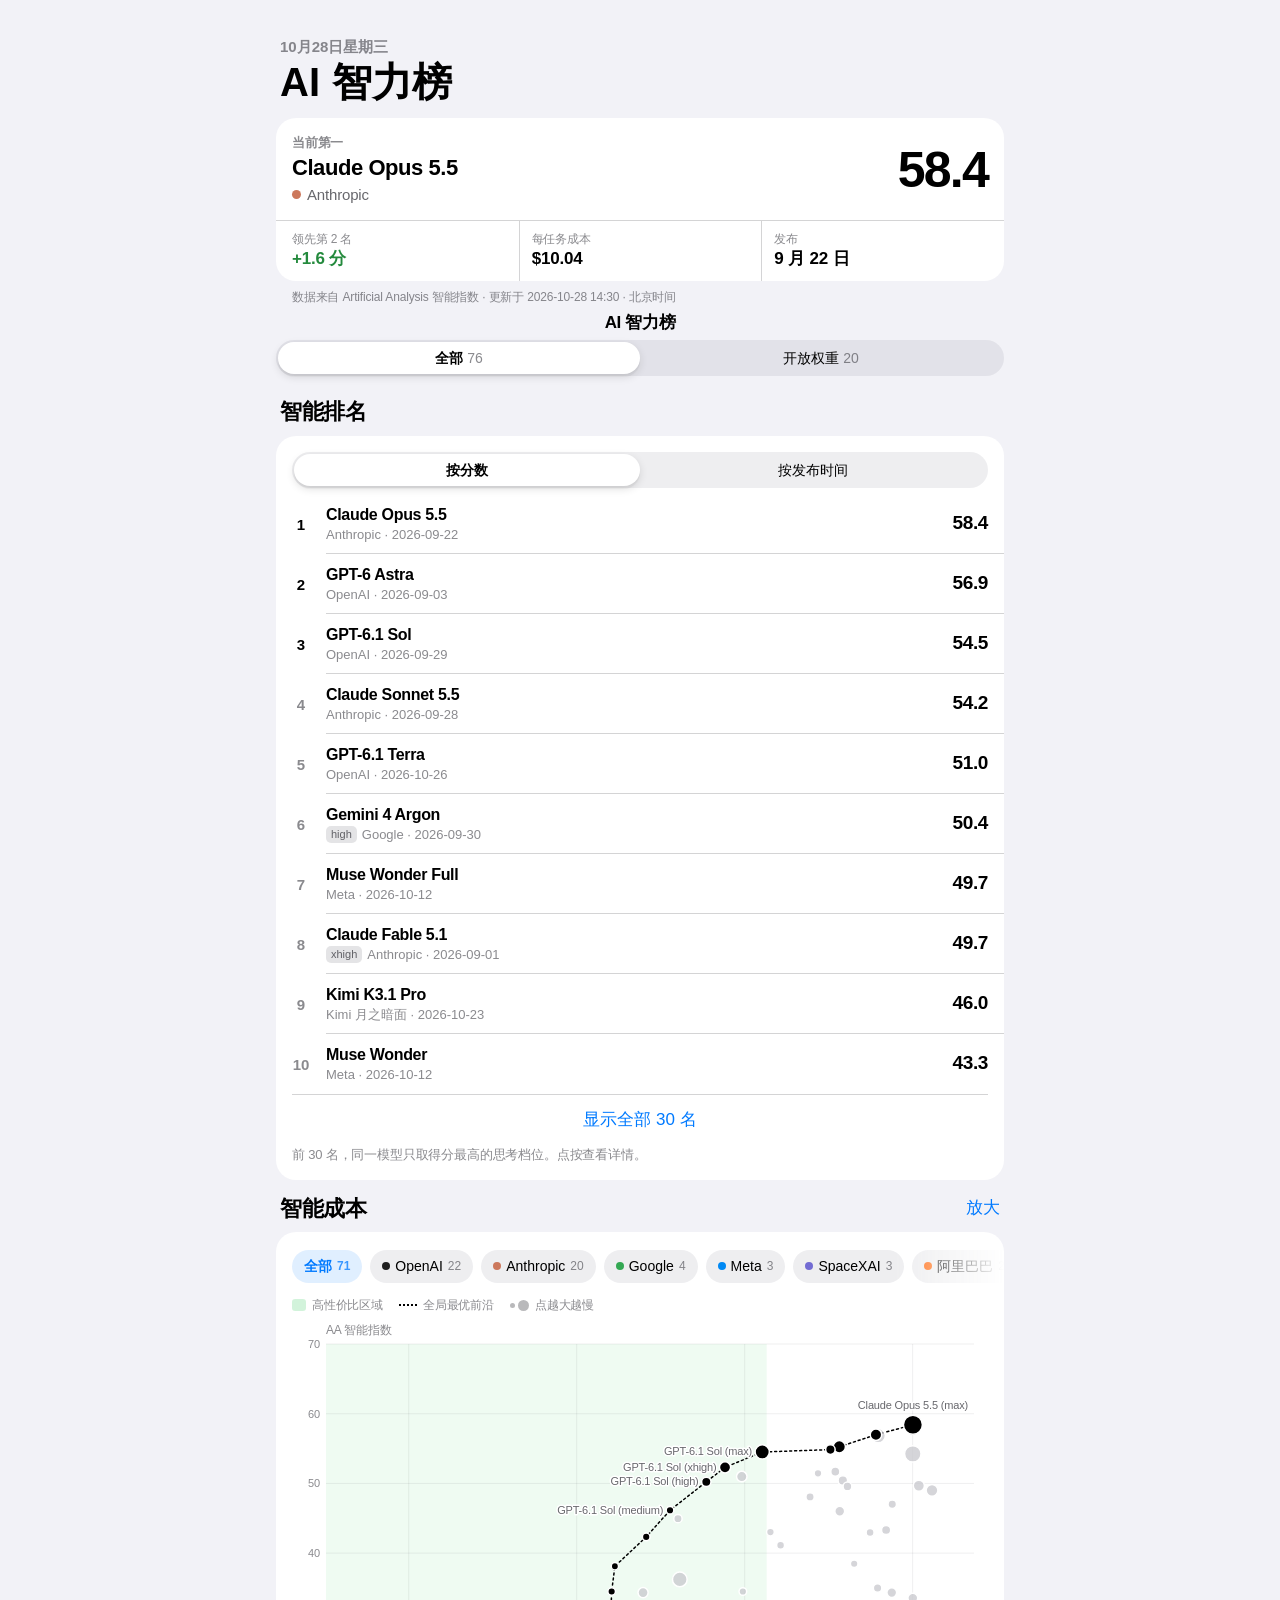
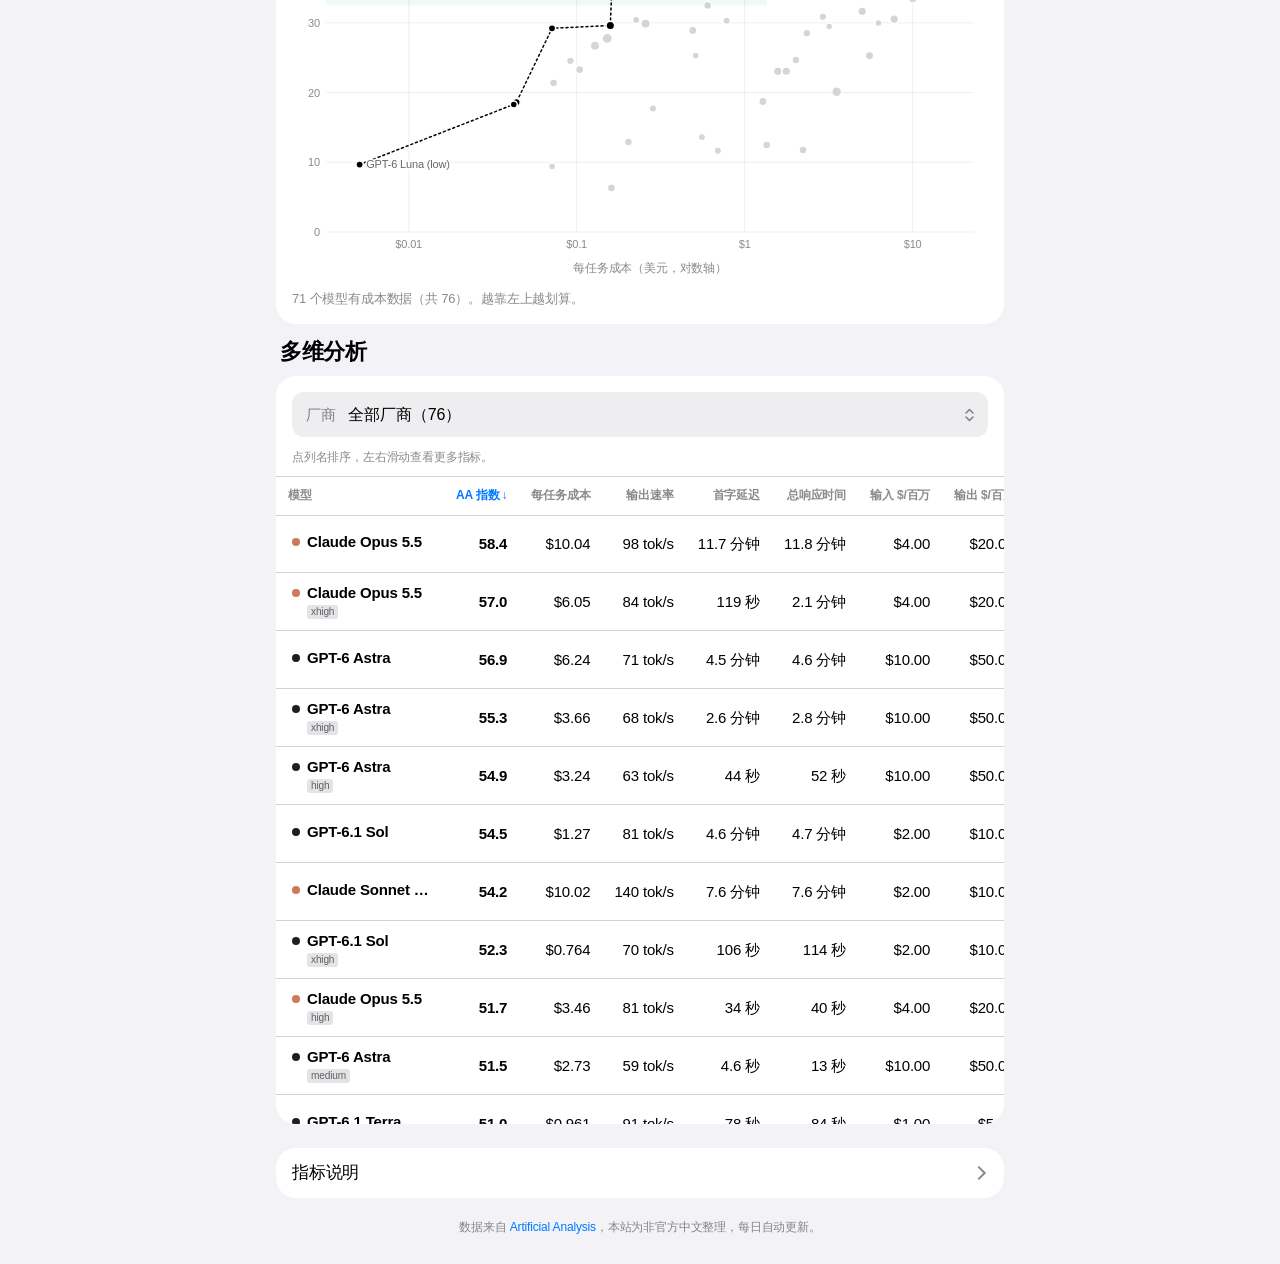
==== design/native/index.html @ 8f3c0e69 "AI 智力榜：iOS 风格网页、数据脚本与定时更新 - docs/：GitHub Pages 发布目录（iOS 原生风格） - design/：6 套 UI 方案，scripts/ship_desig" ====
<!doctype html>
<html lang="zh-CN">
<head>
  <meta charset="utf-8">
  <meta name="viewport" content="width=device-width, initial-scale=1, viewport-fit=cover">
  <title>AI 智力榜</title>
  <meta name="description" content="Artificial Analysis 智能指数中文速览：大模型智力排名、性价比与多维指标，每日自动更新。">
  <meta name="theme-color" content="#f2f2f7" media="(prefers-color-scheme: light)">
  <meta name="theme-color" content="#000000" media="(prefers-color-scheme: dark)">
  <meta name="apple-mobile-web-app-capable" content="yes">
  <meta name="mobile-web-app-capable" content="yes">
  <meta name="apple-mobile-web-app-title" content="AI 智力榜">
  <meta name="apple-mobile-web-app-status-bar-style" content="default">
  <link rel="icon" href="data:image/svg+xml,%3Csvg xmlns='http://www.w3.org/2000/svg' viewBox='0 0 32 32'%3E%3Crect width='32' height='32' rx='8' fill='%23007aff'/%3E%3Cpath d='M8 23V15M14 23V9M20 23V12M26 23V6' stroke='%23fff' stroke-width='3' stroke-linecap='round'/%3E%3C/svg%3E">
  <link rel="apple-touch-icon" href="apple-touch-icon.png">
  <link rel="stylesheet" href="../shared/base.css">
  <link rel="stylesheet" href="style.css">
</head>
<body>
  <header class="large-title wrap">
    <p class="lt-date" id="sync-date">&nbsp;</p>
    <h1>AI 智力榜</h1>
  </header>

  <section class="wrap hero-group" aria-label="榜首">
    <div id="leader" class="group" role="button" tabindex="0" aria-label="查看榜首模型详情"></div>
    <p class="footnote">数据来自 Artificial Analysis 智能指数 · <span class="nw">更新于 <span id="sync-time">—</span></span></p>
  </section>

  <nav class="sticky" aria-label="筛选">
    <div class="sticky-in">
      <button class="nav-title" type="button" tabindex="-1" aria-hidden="true">AI 智力榜</button>
      <div class="scope-tabs" role="tablist" aria-label="模型范围">
        <button role="tab" data-scope="all" class="on" aria-selected="true">全部 <span id="cnt-all"></span></button>
        <button role="tab" data-scope="open" aria-selected="false">开放权重 <span id="cnt-open"></span></button>
      </div>
    </div>
  </nav>

  <main>
    <section id="rank" class="card">
      <h2>智能排名</h2>
      <div class="seg" id="rank-mode" role="group" aria-label="排序方式">
        <button data-mode="ii" class="on">按分数</button>
        <button data-mode="date">按发布时间</button>
      </div>
      <div id="rank-chart" class="rank-chart"></div>
      <button id="rank-more" class="more-btn" type="button"></button>
      <p class="desc">前 30 名，同一模型只取得分最高的思考档位。点按查看详情。</p>
    </section>

    <section id="cost" class="card">
      <div class="h-row">
        <h2>智能成本</h2>
        <button class="link-btn" id="cost-zoom" type="button">放大</button>
      </div>
      <div class="chips" id="cost-vendors" aria-label="按厂商筛选"></div>
      <div class="legend">
        <span><i class="lg-area"></i>高性价比区域</span>
        <span><i class="lg-line"></i>全局最优前沿</span>
        <span id="lg-vendor" hidden></span>
        <span class="lg-size"><i class="lg-dots"><em></em><em></em></i>点越大越慢</span>
      </div>
      <div id="cost-chart" class="chart-box"></div>
      <p class="desc" id="cost-desc"></p>
    </section>

    <section id="table" class="card">
      <div class="h-row">
        <h2>多维分析</h2>
        <span class="count" id="table-count"></span>
      </div>
      <label class="select">
        <span>厂商</span>
        <select id="table-vendor"></select>
      </label>
      <div class="table-wrap"><table id="grid"></table></div>
      <p class="desc">点列名排序，左右滑动查看更多指标。</p>
    </section>

    <section class="card about">
      <details>
        <summary>指标说明</summary>
        <dl>
          <dt>AA 智能指数</dt><dd>Artificial Analysis 用十多项独立评测（编程、科学推理、智能体任务、长上下文、知识可靠性等）综合算出的分数，越高越聪明。</dd>
          <dt>思考档位</dt><dd>同一模型可设置不同的推理强度，如 max / xhigh / high / low。档位越高通常越聪明，但更慢更贵。</dd>
          <dt>每任务成本</dt><dd>跑完整套智能指数评测时，平均每道题花费的 API 费用（美元）。它同时反映了单价和模型“想得多不多”。</dd>
          <dt>高性价比区域</dt><dd>每任务成本低于中位数、智能指数高于中位数的区域。</dd>
          <dt>全局最优前沿</dt><dd>帕累托前沿：在同等或更低成本下，没有别的模型比它更聪明。</dd>
          <dt>输出速度</dt><dd>开始输出后每秒生成的 token 数（中位数）。</dd>
          <dt>首字延迟</dt><dd>从发出请求到收到第一个 token 的时间。推理模型会先“思考”，所以通常更长。</dd>
          <dt>总响应时间</dt><dd>一次典型请求从发出到完整返回的时间。散点图里点越大，总响应时间越长。</dd>
          <dt>知识可靠性</dt><dd>AA-Omniscience 指数：答对加分、答错扣分、承认不知道不扣分，衡量模型会不会“一本正经地胡说”。</dd>
        </dl>
      </details>
    </section>
  </main>

  <footer>
    数据来自 <a href="https://artificialanalysis.ai/" target="_blank" rel="noopener">Artificial Analysis</a>，本站为非官方中文整理，每日自动更新。
  </footer>

  <div id="tip" class="tip" hidden></div>

  <div id="sheet" class="sheet" hidden>
    <div class="sheet-backdrop" data-close></div>
    <div class="sheet-panel" role="dialog" aria-modal="true" aria-labelledby="sheet-title">
      <div class="sheet-bar">
        <button class="sheet-close" data-close aria-label="关闭" type="button">
          <svg viewBox="0 0 12 12" width="12" height="12" aria-hidden="true"><path d="M1.5 1.5l9 9M10.5 1.5l-9 9" stroke="currentColor" stroke-width="1.8" stroke-linecap="round"/></svg>
        </button>
      </div>
      <div id="sheet-body"></div>
    </div>
  </div>

  <div id="zoom" class="zoom" hidden role="dialog" aria-modal="true" aria-label="智能成本 · 放大">
    <div class="zoom-bar">
      <span class="zoom-t"><b>智能成本</b><small class="zoom-hint">左右滑动 · 横屏更清楚</small></span>
      <button class="link-btn" id="zoom-close" type="button">完成</button>
    </div>
    <div class="zoom-scroll"><div id="zoom-chart"></div></div>
  </div>

  <script>
    window.UI = {
      rankAxis: false,
      leaderCells: true,
      countFmt: function (n) { return n; },
      headDate: function (d) {
        return new Intl.DateTimeFormat('zh-CN', { timeZone: 'Asia/Shanghai', month: 'long', day: 'numeric', weekday: 'long' }).format(d);
      },
      moreText: function (open, n) { return open ? '收起' : '显示全部 ' + n + ' 名'; }
    };
  </script>
  <script src="../shared/app.js"></script>
</body>
</html>
---- design/shared/base.css ----
/* 所有设计共用的结构样式：只管布局和交互机制，颜色、字体由各设计的 style.css 通过变量提供 */
:root {
  --bg: #f6f5f0; --surface: #fff; --ink: #1d1d1b; --ink-2: #5f5e58; --muted: #8f8e86;
  --line: #e7e5dc; --grid: #eeede6; --accent: #2f5d3e; --accent-soft: #e3f2e1; --on-accent: #fff;
  --chip: #f3f2ec; --frontier: #2a2a27; --dot: #8a897f; --shadow: 0 10px 40px rgba(0,0,0,.18);
  --cn: #c2412f; --cn-bg: rgba(214,64,52,.1); --th-on: var(--accent-soft);
  --font: -apple-system, BlinkMacSystemFont, "PingFang SC", "Hiragino Sans GB", "Microsoft YaHei", "Noto Sans SC", "Segoe UI", sans-serif;
  --font-head: var(--font); --font-num: var(--font);
  --radius: 6px; --maxw: 760px; --gutter: 16px;
}
* { box-sizing: border-box; }
[hidden] { display: none !important; }
html { -webkit-text-size-adjust: 100%; scroll-behavior: smooth; }
body { margin: 0; background: var(--bg); color: var(--ink); font: 15px/1.6 var(--font); -webkit-tap-highlight-color: transparent; }
a { color: var(--accent); text-decoration: none; }
button { font: inherit; color: inherit; background: none; border: 0; padding: 0; cursor: pointer; }
main, footer, .sticky-in, .wrap { max-width: var(--maxw); margin-left: auto; margin-right: auto; }

.card { background: var(--surface); padding: 20px var(--gutter); }
h2 { margin: 0 0 6px; font-family: var(--font-head); }
.h-row { display: flex; justify-content: space-between; align-items: center; gap: 12px; }
.desc { color: var(--ink-2); font-size: 14px; margin: 0 0 14px; }
.hint { color: var(--muted); font-size: 12px; margin: 6px 0 0; }
.count { color: var(--ink-2); font-variant-numeric: tabular-nums; font-family: var(--font-num); }
.link-btn { color: var(--accent); font-weight: 600; padding: 4px 0; white-space: nowrap; }

/* 吸顶导航 */
.sticky { position: sticky; top: 0; z-index: 20; }
.scope-tabs { display: flex; gap: 24px; padding: 0 var(--gutter); }
.scope-tabs button { padding: 12px 0 10px; white-space: nowrap; }
.section-nav { display: flex; justify-content: space-between; padding: 0 var(--gutter); }
.section-nav a { padding: 10px 0; white-space: nowrap; }
section[id] { scroll-margin-top: 110px; }

.seg { display: inline-flex; margin-bottom: 14px; }
.seg button { padding: 7px 16px; font-size: 14px; }

/* 排名 */
.rank-chart { position: relative; }
.rank-row { display: grid; grid-template-columns: 24px minmax(0, 42%) 1fr; align-items: center; gap: 6px; padding: 6px 0; width: 100%; text-align: left; }
.rank-no { font-variant-numeric: tabular-nums; font-family: var(--font-num); }
.rank-name { min-width: 0; line-height: 1.3; }
.rank-name b { display: block; font-weight: 500; font-size: 14px; overflow-wrap: anywhere; }
.rank-name small { color: var(--muted); font-size: 11.5px; }
.rank-track { position: relative; height: 22px; margin-right: 44px; }
.rank-bar { position: absolute; left: 0; top: 2px; height: 18px; min-width: 2px; }
.rank-val { position: absolute; top: 1px; font-size: 13px; font-weight: 600; font-variant-numeric: tabular-nums; white-space: nowrap; font-family: var(--font-num); }
.rank-axis { display: grid; grid-template-columns: 24px minmax(0, 42%) 1fr; gap: 6px; }
.rank-axis .ticks { position: relative; height: 20px; margin-right: 44px; color: var(--muted); font-size: 11px; font-variant-numeric: tabular-nums; font-family: var(--font-num); }
.rank-axis .ticks span { position: absolute; transform: translateX(-50%); }
.rank-axis .ticks span:first-child { transform: none; }
.more-btn { display: block; width: 100%; margin-top: 12px; padding: 12px; }

/* 厂商 chips */
.chips { display: flex; gap: 6px; margin: 0 calc(-1 * var(--gutter)) 10px; padding: 2px var(--gutter) 4px; overflow-x: auto; scrollbar-width: none; }
.chips::-webkit-scrollbar { display: none; }
.chip { flex: none; white-space: nowrap; display: inline-flex; align-items: center; gap: 5px; padding: 4px 10px; font-size: 13px; }
.chip i { width: 8px; height: 8px; border-radius: 50%; flex: none; }
.chip em { font-style: normal; color: var(--muted); font-size: 11px; font-family: var(--font-num); }

.legend { display: flex; flex-wrap: wrap; gap: 4px 14px; color: var(--ink-2); font-size: 12px; margin-bottom: 6px; }
.legend span { display: inline-flex; align-items: center; gap: 6px; }
.lg-area { width: 14px; height: 12px; background: var(--accent-soft); border: 1px solid var(--line); }
.lg-line { width: 18px; border-top: 2px dotted var(--frontier); }
.lg-vline { width: 18px; border-top: 2px solid; }
.lg-dots { display: inline-flex; align-items: center; gap: 3px; }
.lg-dots em { display: block; border-radius: 50%; background: var(--dot); width: 5px; height: 5px; }
.lg-dots em + em { width: 11px; height: 11px; }

.chart-box { position: relative; width: 100%; }
svg { display: block; overflow: visible; }
svg text { font-family: var(--font-num); }
.ax text { fill: var(--muted); font-size: 11px; font-variant-numeric: tabular-nums; }
.ax line { stroke: var(--grid); }
.ax .title { fill: var(--ink-2); font-size: 12px; font-family: var(--font); }
.pt-label { fill: var(--ink-2); font-size: 11px; paint-order: stroke; stroke: var(--surface); stroke-width: 3px; stroke-linejoin: round; font-family: var(--font); }

.tip { position: fixed; z-index: 60; pointer-events: none; background: var(--surface); color: var(--ink); border: 1px solid var(--line); box-shadow: var(--shadow); padding: 8px 10px; font-size: 12px; line-height: 1.5; max-width: 240px; border-radius: var(--radius); }
.tip b { font-size: 15px; font-family: var(--font-num); }
.tip .k { display: inline-block; width: 12px; height: 2px; vertical-align: middle; margin-right: 6px; }

/* 表格 */
.select { display: flex; align-items: center; gap: 12px; padding: 0 12px; margin: 10px 0; position: relative; }
.select span { color: var(--ink-2); font-size: 14px; }
.select select { flex: 1; appearance: none; -webkit-appearance: none; border: 0; background: transparent; font: inherit; font-size: 16px; color: var(--ink); padding: 12px 24px 12px 0; }
.select::after { content: ""; position: absolute; right: 14px; top: 50%; margin-top: -3px; border: 6px solid transparent; border-top-color: var(--accent); border-bottom: 0; pointer-events: none; }
.table-wrap { overflow: auto; max-height: 72vh; -webkit-overflow-scrolling: touch; }
table { border-collapse: separate; border-spacing: 0; font-size: 14px; min-width: 100%; }
th, td { padding: 12px; text-align: right; white-space: nowrap; border-bottom: 1px solid var(--line); font-variant-numeric: tabular-nums; }
td { font-family: var(--font-num); }
th { position: sticky; top: 0; z-index: 2; background: var(--surface); font-weight: 600; font-size: 13px; cursor: pointer; user-select: none; }
th .arr { color: var(--muted); margin-left: 2px; font-weight: 400; }
th.on { color: var(--accent); background: var(--th-on); }
th.on .arr { color: var(--accent); }
th:first-child, td:first-child { position: sticky; left: 0; text-align: left; z-index: 1; }
th:first-child { z-index: 3; }
td:first-child { background: var(--surface); white-space: normal; min-width: 132px; max-width: 150px; border-left: 4px solid var(--c, var(--ink)); font-family: var(--font); }
td:first-child b { display: block; font-weight: 600; line-height: 1.3; overflow-wrap: anywhere; }
td.ii { font-weight: 700; }
td.na { color: var(--muted); }
tr { cursor: pointer; }
.tag { display: inline-block; margin-top: 4px; margin-right: 4px; padding: 0 5px; font-size: 11px; line-height: 18px; border-radius: 3px; background: var(--chip); color: var(--ink-2); font-weight: 400; }
.tag.open { background: var(--accent-soft); color: var(--accent); }
.tag.cn { background: var(--cn-bg); color: var(--cn); }

/* 详情底部弹层 */
.sheet { position: fixed; inset: 0; z-index: 50; }
.sheet-backdrop { position: absolute; inset: 0; background: rgba(0,0,0,.45); animation: fade .2s; }
.sheet-panel { position: absolute; left: 0; right: 0; bottom: 0; max-height: 88vh; overflow-y: auto; background: var(--surface); padding: 22px var(--gutter) calc(24px + env(safe-area-inset-bottom)); box-shadow: var(--shadow); animation: up .24s cubic-bezier(.2,.8,.2,1); max-width: var(--maxw); margin: 0 auto; overscroll-behavior: contain; border-radius: 16px 16px 0 0; }
@keyframes up { from { transform: translateY(40px); opacity: 0; } }
@keyframes fade { from { opacity: 0; } }
.sheet.out .sheet-backdrop { animation: fade-out .24s forwards; }
.sheet.out .sheet-panel { animation: down .24s ease-in forwards; }
@keyframes fade-out { to { opacity: 0; } }
@keyframes down { to { transform: translateY(40px); opacity: 0; } }
@media (prefers-reduced-motion: reduce) { .sheet-backdrop, .sheet-panel { animation: none !important; } }
.sheet-close { position: absolute; right: 10px; top: 8px; width: 40px; height: 40px; font-size: 28px; color: var(--muted); }
.d-creator { display: inline-flex; align-items: center; gap: 6px; font-size: 13px; color: var(--ink-2); }
.d-creator i { width: 10px; height: 10px; border-radius: 50%; }
.d-title { margin: 6px 40px 2px 0; font-size: 22px; line-height: 1.3; font-family: var(--font-head); }
.d-full { color: var(--muted); font-size: 12px; margin: 0 0 6px; }
.d-hero { display: flex; align-items: baseline; gap: 12px; margin: 14px 0 16px; padding: 14px; }
.d-hero b { font-size: 44px; line-height: 1; color: var(--accent); font-weight: 700; font-family: var(--font-num); }
.d-hero span { color: var(--ink-2); font-size: 13px; }
.d-grid { display: grid; grid-template-columns: 1fr 1fr; gap: 1px; background: var(--line); border: 1px solid var(--line); overflow: hidden; margin-bottom: 18px; }
.d-grid div { background: var(--surface); padding: 10px 12px; }
.d-grid small { display: block; color: var(--muted); font-size: 12px; }
.d-grid b { font-size: 16px; font-weight: 600; font-variant-numeric: tabular-nums; font-family: var(--font-num); }
.d-h { font-size: 15px; margin: 0 0 8px; font-family: var(--font-head); }
.bench { display: grid; grid-template-columns: 1fr auto; gap: 2px 10px; align-items: center; padding: 7px 0; border-bottom: 1px solid var(--line); font-size: 13px; }
.bench .v { font-weight: 600; font-variant-numeric: tabular-nums; font-family: var(--font-num); }
.bench .bar { grid-column: 1 / -1; height: 4px; background: var(--grid); overflow: hidden; }
.bench .bar i { display: block; height: 100%; background: var(--accent); }
.d-link { display: block; text-align: center; margin-top: 18px; padding: 12px; font-weight: 600; }

/* 放大 */
.zoom { position: fixed; inset: 0; z-index: 40; background: var(--surface); display: flex; flex-direction: column; }
.zoom-bar { display: flex; justify-content: space-between; align-items: center; padding: 12px var(--gutter); border-bottom: 1px solid var(--line); }
.zoom-hint { display: block; color: var(--muted); font-size: 12px; }
.zoom-scroll { flex: 1; overflow: auto; padding: 12px 12px 24px; -webkit-overflow-scrolling: touch; }

.about summary { font-weight: 600; font-size: 17px; cursor: pointer; }
.about dl { margin: 12px 0 0; font-size: 14px; }
.about dt { font-weight: 600; margin-top: 10px; }
.about dd { margin: 2px 0 0; color: var(--ink-2); }

footer { color: var(--muted); font-size: 12px; text-align: center; padding: 8px var(--gutter) calc(28px + env(safe-area-inset-bottom)); }
body.locked { overflow: hidden; }

/* 可选组件：榜首卡片、滚动行情条 */
#leader { cursor: pointer; display: block; }
.ld-creator i { display: inline-block; width: 8px; height: 8px; border-radius: 50%; background: var(--vc); margin-right: 6px; vertical-align: middle; }
.ld-name, .ld-score, .ld-kicker, .ld-creator, .ld-meta { display: block; }
.ld-score { font-family: var(--font-num); font-variant-numeric: tabular-nums; }
.ticker { overflow: hidden; white-space: nowrap; }
.tk-track { display: inline-flex; animation: tk 60s linear infinite; }
.tk-item { display: inline-flex; align-items: center; gap: 6px; padding: 0 18px; }
.tk-item i { width: 7px; height: 7px; border-radius: 50%; }
.tk-item em { font-style: normal; font-family: var(--font-num); }
@keyframes tk { to { transform: translateX(-50%); } }
@media (prefers-reduced-motion: reduce) { .tk-track { animation: none; } html { scroll-behavior: auto; } }
.ld-m { white-space: nowrap; } .ld-m b { font-weight: inherit; }

/* 第二轮：分数固定右对齐成列、思考档位挪到副行、横滑提示 */
.rank-val { left: auto; right: -44px; width: 40px; text-align: right; }
.tier { font-style: normal; display: inline-block; margin-right: 6px; padding: 0 4px; font-size: .92em; line-height: 1.35; border: 1px solid currentColor; border-radius: 3px; opacity: .85; }
.ld-name .tier { vertical-align: middle; margin-left: 8px; font-size: 13px; letter-spacing: 0; font-weight: 500; }
.chips { -webkit-mask-image: linear-gradient(90deg, #000 85%, transparent); mask-image: linear-gradient(90deg, #000 85%, transparent); padding-right: 40px; }
td:first-child { min-width: 150px; max-width: 168px; padding-top: 10px; padding-bottom: 10px; }
td:first-child b { white-space: nowrap; overflow: hidden; text-overflow: ellipsis; }
td:first-child .sub { display: flex; gap: 4px; align-items: center; margin-top: 3px; font-size: 11px; color: var(--muted); }
td:first-child .sub .tier, td:first-child .sub .tag { margin: 0; }
.d-full { display: none; }
p, .desc, h2, .ld-name, .d-title { text-wrap: pretty; }
.rank-name small { display: block; white-space: nowrap; overflow: hidden; text-overflow: ellipsis; }
.ld-lead { white-space: normal; } .crt { overflow: hidden; }
.rank-base { margin: 8px 0 0; font-size: 11px; color: var(--muted); }
---- design/native/style.css ----
/* 原生：iOS 分组列表。系统字体、系统色、大圆角分组卡片、毛玻璃吸顶栏，界面元素尽量少 */

/* ---------- 颜色与字体（取自 iOS 系统色） ---------- */
:root {
  --bg: #f2f2f7; --surface: #fff;                 /* 分组背景 / 卡片 */
  --bg-elev: #f2f2f7; --surface-elev: #fff;       /* 弹层里的背景 / 卡片 */
  --ink: #000; --ink-2: rgba(60,60,67,.78); --muted: rgba(60,60,67,.6);
  --line: rgba(60,60,67,.22); --grid: rgba(60,60,67,.08);
  --fill: rgba(120,120,128,.2); --chip: rgba(118,118,128,.12); --press: rgba(0,0,0,.05);
  --accent: #007aff; --accent-tint: rgba(0,122,255,.12); --on-accent: #fff;
  --green: #34c759; --green-ink: #248a3d; --green-tint: rgba(52,199,89,.14);
  --accent-soft: rgba(52,199,89,.08);             /* 散点图高性价比区域 */
  --cn: #d70015; --cn-bg: rgba(255,59,48,.1);
  --frontier: #000; --dot: #c7c7cc; --th-on: var(--surface);
  --seg-on: #fff; --seg-shadow: 0 3px 8px rgba(0,0,0,.12), 0 3px 1px rgba(0,0,0,.04);
  --glass: rgba(242,242,247,.72); --glass-elev: rgba(242,242,247,.78);
  --shadow: 0 0 0 .5px rgba(0,0,0,.06), 0 12px 32px rgba(0,0,0,.14);
  --font: -apple-system, BlinkMacSystemFont, "SF Pro Text", "PingFang SC", "Helvetica Neue", "Microsoft YaHei", sans-serif;
  --font-num: -apple-system, BlinkMacSystemFont, "SF Pro Display", "PingFang SC", "Helvetica Neue", sans-serif;
  --radius: 20px; --radius-s: 12px; --gutter: 16px; --pad: 16px;
  color-scheme: light;
}
@media (prefers-color-scheme: dark) {
  :root {
    --bg: #000; --surface: #1c1c1e; --bg-elev: #1c1c1e; --surface-elev: #2c2c2e;
    --ink: #fff; --ink-2: rgba(235,235,245,.78); --muted: rgba(235,235,245,.6);
    --line: rgba(84,84,88,.65); --grid: rgba(84,84,88,.35);
    --fill: rgba(120,120,128,.36); --chip: rgba(118,118,128,.24); --press: rgba(255,255,255,.06);
    --accent: #0a84ff; --accent-tint: rgba(10,132,255,.2);
    --green: #30d158; --green-ink: #30d158; --green-tint: rgba(48,209,88,.16);
    --accent-soft: rgba(48,209,88,.08);
    --cn: #ff6961; --cn-bg: rgba(255,69,58,.16);
    --frontier: #fff; --dot: #48484a;
    --seg-on: #636366; --seg-shadow: 0 3px 8px rgba(0,0,0,.24);
    --glass: rgba(0,0,0,.66); --glass-elev: rgba(28,28,30,.78);
    --shadow: 0 0 0 .5px rgba(255,255,255,.08), 0 12px 32px rgba(0,0,0,.5);
    color-scheme: dark;
  }
}

body { font-size: 17px; line-height: 1.45; letter-spacing: -.01em; -webkit-font-smoothing: antialiased; }
.nw { white-space: nowrap; }
.tier[data-t="max"] { display: none; }   /* max 是默认档位，不必标 */

/* ---------- 大标题 ---------- */
.large-title { padding: calc(14px + env(safe-area-inset-top)) calc(var(--gutter) + 4px) 6px; }
.lt-date { margin: 0; font-size: 15px; font-weight: 600; color: var(--muted); letter-spacing: 0; }
.large-title h1 { margin: 0; font: 700 34px/1.2 var(--font-num); letter-spacing: .005em; }

/* ---------- 榜首卡片 ---------- */
.hero-group { padding: 6px var(--gutter) 0; }
.group { background: var(--surface); border-radius: var(--radius); }
#leader {
  display: grid; grid-template-columns: minmax(0, 1fr) auto;
  grid-template-areas: "k s" "n s" "c s" "m m";
  column-gap: 12px; padding: 16px var(--pad) 0; overflow: hidden;
  transition: background-color .2s;
}
.ld-kicker { grid-area: k; font-size: 13px; font-weight: 600; color: var(--muted); }
.ld-name { grid-area: n; margin-top: 2px; font: 700 22px/1.2 var(--font-num); letter-spacing: -.02em; }
.ld-name .tier { margin-left: 6px; padding: 1px 7px; border: 0; border-radius: 6px; background: var(--fill); color: var(--ink-2); font-size: 13px; font-weight: 500; opacity: 1; vertical-align: 3px; }
.ld-creator { grid-area: c; margin-top: 3px; font-size: 15px; color: var(--ink-2); }
.ld-creator i { width: 9px; height: 9px; margin-right: 6px; vertical-align: 1px; }
.ld-score { grid-area: s; align-self: center; font: 700 50px/1 var(--font-num); letter-spacing: -.035em; color: var(--ink); }
.ld-meta { grid-area: m; display: grid; grid-template-columns: repeat(3, minmax(0, 1fr)); margin: 14px calc(-1 * var(--pad)) 0; border-top: .5px solid var(--line); }
.ld-m { min-width: 0; padding: 10px 12px 11px; border-left: .5px solid var(--line); white-space: nowrap; }
.ld-m:first-child { border-left: 0; padding-left: var(--pad); }
.ld-m small { display: block; font-size: 12px; line-height: 1.4; color: var(--muted); overflow: hidden; text-overflow: ellipsis; }
.ld-m b { display: block; font: 600 17px/1.3 var(--font-num); letter-spacing: -.01em; color: var(--ink); font-variant-numeric: tabular-nums; }
.ld-lead b { color: var(--green-ink); }
#leader:active { background: var(--press); }
#leader:focus-visible { outline: 2px solid var(--accent); outline-offset: 2px; }
.footnote { margin: 8px var(--pad) 0; font-size: 12px; color: var(--muted); }

/* ---------- 吸顶栏：贴顶后出现小标题和毛玻璃 ---------- */
.sticky { isolation: isolate; padding-top: env(safe-area-inset-top); }
.sticky::before {
  content: ""; position: absolute; inset: 0 0 -14px; z-index: -1; pointer-events: none;
  background: var(--glass);
  -webkit-backdrop-filter: saturate(180%) blur(20px); backdrop-filter: saturate(180%) blur(20px);
  -webkit-mask-image: linear-gradient(#000 calc(100% - 14px), transparent); mask-image: linear-gradient(#000 calc(100% - 14px), transparent);
  opacity: 0; transition: opacity .2s;
}
body.stuck .sticky::before { opacity: 1; }
.sticky-in { padding: 0 var(--gutter) 8px; }
.nav-title {
  display: block; width: 100%; height: 34px; font: 600 17px/34px var(--font); letter-spacing: -.02em; text-align: center;
  opacity: 0; transform: translateY(4px); transition: opacity .2s, transform .2s; pointer-events: none;
}
body.stuck .nav-title { opacity: 1; transform: none; pointer-events: auto; }

/* 分段控件（两处共用），iOS 26 胶囊形 */
.scope-tabs, .seg { display: flex; gap: 0; padding: 2px; border-radius: 999px; background: var(--chip); }
.scope-tabs button, .seg button {
  flex: 1; padding: 7px 0; border-radius: 999px; font-size: 14px; font-weight: 500; line-height: 1.3;
  transition: background-color .2s, box-shadow .2s;
}
.scope-tabs button.on, .seg button.on { background: var(--seg-on); font-weight: 600; box-shadow: var(--seg-shadow); }
.scope-tabs span { color: var(--muted); font-weight: 400; font-variant-numeric: tabular-nums; }

/* ---------- 分组卡片：标题放在卡片外面作区头 ---------- */
main { padding: 0 var(--gutter); }
.card { position: relative; display: flex; flex-direction: column; margin-top: 52px; padding: var(--pad); background: var(--surface); border-radius: var(--radius); }
.card > h2, .card > .h-row { position: absolute; top: -38px; left: 4px; right: 4px; margin: 0; }
h2 { margin: 0; font: 700 22px/1.25 var(--font-num); letter-spacing: -.015em; }
.h-row h2 { margin: 0; }
.link-btn { font-size: 17px; font-weight: 400; padding: 2px 0; }
.card .desc { order: 20; margin: 12px 0 0; font-size: 13px; line-height: 1.4; color: var(--muted); }
.seg { margin-bottom: 6px; }

/* ---------- 排名：列表行，纯数字分数 ---------- */
.rank-chart { margin: 0 calc(-1 * var(--pad)); }
.rank-row {
  position: relative; grid-template-columns: 30px minmax(0, 1fr) auto; column-gap: 10px;
  min-height: 60px; padding: 9px var(--pad) 9px 10px; transition: background-color .15s;
}
.rank-row::after { content: ""; position: absolute; left: 50px; right: 0; bottom: 0; border-bottom: .5px solid var(--line); }
.rank-row:last-child::after { display: none; }
.rank-row:active { background: var(--press); }
.rank-no { text-align: center; font: 600 15px/1 var(--font-num); color: var(--muted); }
.rank-row.top1 .rank-no, .rank-row.top2 .rank-no, .rank-row.top3 .rank-no { color: var(--ink); }
.rank-name b { font-size: 16px; font-weight: 600; letter-spacing: -.02em; line-height: 1.3; }
.rank-name small { margin-top: 1px; font-size: 13px; color: var(--muted); }
.rank-name .tier { margin-right: 5px; padding: 0 5px; border: 0; border-radius: 5px; background: var(--fill); color: var(--ink-2); font-size: 11px; line-height: 17px; opacity: 1; vertical-align: 1px; }
.rank-track { position: static; height: auto; margin: 0; }
.rank-bar { display: none; }
.rank-val { position: static; width: auto; font: 600 19px/1 var(--font-num); letter-spacing: -.02em; color: var(--ink); }
.more-btn { order: 10; margin: 0; padding: 13px 0 1px; border-top: .5px solid var(--line); color: var(--accent); font-size: 17px; }

/* ---------- 散点图 ---------- */
.chips { margin: 0 calc(-1 * var(--pad)) 10px; padding: 2px 40px 4px var(--pad); gap: 8px; }
.chip { padding: 6px 12px; border-radius: 999px; background: var(--chip); color: var(--ink); font-size: 14px; transition: background-color .15s, color .15s; }
.chip em { font-size: 12px; }
.chip.on { background: var(--accent-tint); color: var(--accent); font-weight: 600; }
.chip.on em { color: var(--accent); opacity: .75; }
.legend { gap: 4px 16px; margin-bottom: 4px; font-size: 12px; color: var(--muted); }
.lg-area { border: 0; border-radius: 3px; background: rgba(52,199,89,.22); }
.lg-dots em { background: var(--muted); opacity: .6; }
.ax text { font-size: 11px; }
.ax .title { fill: var(--muted); }
.pt-label { fill: var(--ink-2); }

/* ---------- 表格 ---------- */
.select { margin: 0 0 12px; padding: 0 14px; border-radius: var(--radius-s); background: var(--chip); }
.select span { color: var(--muted); font-size: 15px; }
.select select { font-size: 16px; padding: 11px 24px 11px 0; }
/* iOS 弹出菜单的上下箭头 */
.select::after {
  right: 14px; width: 9px; height: 14px; margin-top: -7px; border: 0; background: var(--muted);
  -webkit-mask: url("data:image/svg+xml,%3Csvg xmlns='http://www.w3.org/2000/svg' viewBox='0 0 9 14'%3E%3Cpath d='M1 5l3.5-3.5L8 5M1 9l3.5 3.5L8 9' fill='none' stroke='%23000' stroke-width='1.6' stroke-linecap='round' stroke-linejoin='round'/%3E%3C/svg%3E") center / contain no-repeat;
  mask: url("data:image/svg+xml,%3Csvg xmlns='http://www.w3.org/2000/svg' viewBox='0 0 9 14'%3E%3Cpath d='M1 5l3.5-3.5L8 5M1 9l3.5 3.5L8 9' fill='none' stroke='%23000' stroke-width='1.6' stroke-linecap='round' stroke-linejoin='round'/%3E%3C/svg%3E") center / contain no-repeat;
}
#table .count { display: none; }
.table-wrap { order: 15; margin: 0 calc(-1 * var(--pad)) calc(-1 * var(--pad)); border-top: .5px solid var(--line); border-radius: 0 0 var(--radius) var(--radius); }
#table .desc { order: 14; margin: 0 0 10px; font-size: 12px; }
th { padding: 10px 12px; font-size: 12px; font-weight: 600; color: var(--muted); background: var(--surface); border-bottom: .5px solid var(--line); }
th.on { color: var(--accent); }
th:not(.on) .arr { display: none; }
td { padding: 11px 12px; font-size: 15px; border-bottom: .5px solid var(--line); }
td.ii { font-weight: 700; }
tbody tr:last-child td { border-bottom: 0; }
td:first-child { border-left: 0; padding-left: var(--pad); }
tbody td { height: 58px; }
td:first-child b { font-size: 15px; }
td:first-child b::before { content: ""; display: inline-block; width: 8px; height: 8px; margin-right: 7px; border-radius: 50%; background: var(--c); vertical-align: 1px; }
td:first-child .sub { margin-left: 15px; }
td:first-child .sub .tier { border: 0; background: var(--fill); color: var(--ink-2); opacity: 1; }
tbody tr:active td { background: var(--press); }
tbody tr:active td:first-child { background: color-mix(in srgb, var(--surface), var(--ink) 5%); }
.tag { padding: 0 6px; border-radius: 5px; background: var(--fill); color: var(--ink-2); font-size: 11px; line-height: 18px; }
.tag.open { background: var(--green-tint); color: var(--green-ink); }
.tag.cn { background: var(--cn-bg); color: var(--cn); }

/* ---------- 指标说明：iOS 展开行 ---------- */
.about { margin-top: 24px; padding: 0; }
.about summary {
  display: flex; align-items: center; justify-content: space-between; min-height: 50px; padding: 0 var(--pad);
  list-style: none; font-size: 17px; font-weight: 400; color: var(--ink); cursor: pointer;
}
.about summary::-webkit-details-marker { display: none; }
.about summary::after {
  content: ""; width: 8px; height: 8px; margin-right: 4px; border: solid var(--muted); border-width: 0 2px 2px 0;
  transform: rotate(-45deg); transition: transform .2s;
}
.about details[open] summary::after { transform: rotate(45deg) translate(-2px, -2px); }
.about dl { margin: 0; padding: 0 var(--pad) 6px; border-top: .5px solid var(--line); font-size: 15px; }
.about dt { margin-top: 12px; font-weight: 600; }
.about dd { margin: 2px 0 0; padding-bottom: 12px; border-bottom: .5px solid var(--line); color: var(--ink-2); line-height: 1.5; }
.about dd:last-child { border-bottom: 0; }

footer { padding: 20px calc(var(--gutter) + 8px) calc(28px + env(safe-area-inset-bottom)); font-size: 12px; line-height: 1.5; color: var(--muted); }

/* ---------- 散点悬停提示（电脑上） ---------- */
.tip { border: 0; border-radius: var(--radius-s); background: var(--surface); box-shadow: var(--shadow); padding: 9px 12px; }

/* ---------- 详情：iOS 卡片弹层 ---------- */
.sheet-backdrop { background: rgba(0,0,0,.32); }
.sheet-panel {
  --surface: var(--surface-elev); --bg: var(--bg-elev);
  max-height: calc(100% - 44px - env(safe-area-inset-top)); padding: 22px var(--gutter) calc(28px + env(safe-area-inset-bottom));
  border-radius: 28px 28px 0 0; background: var(--bg-elev); box-shadow: 0 -2px 24px rgba(0,0,0,.12);
  animation: sheet-up .45s cubic-bezier(.32,.72,0,1);
}
.sheet.out .sheet-panel { animation: sheet-down .26s cubic-bezier(.4,0,1,1) forwards; }
@keyframes sheet-up { from { transform: translateY(100%); } }
@keyframes sheet-down { to { transform: translateY(100%); } }
/* 顶栏（拖动条 + 关闭按钮）吸在弹层顶部；内容滚动后才出现毛玻璃背景 */
.sheet-bar { position: sticky; top: 0; z-index: 3; height: 0; }
.sheet-bar::before {
  content: ""; position: absolute; top: -22px; left: calc(-1 * var(--gutter)); right: calc(-1 * var(--gutter)); height: 70px;
  background: var(--glass-elev);
  -webkit-backdrop-filter: saturate(180%) blur(20px); backdrop-filter: saturate(180%) blur(20px);
  -webkit-mask-image: linear-gradient(#000 56px, transparent); mask-image: linear-gradient(#000 56px, transparent);
  opacity: 0; transition: opacity .2s; pointer-events: none;
}
.sheet-panel.scrolled .sheet-bar::before { opacity: 1; }
.sheet-bar::after { content: ""; position: absolute; top: -16px; left: 50%; width: 36px; height: 5px; margin-left: -18px; border-radius: 3px; background: var(--fill); }
.sheet-close {
  position: absolute; top: -8px; right: -4px; display: grid; place-items: center;
  width: 32px; height: 32px; border-radius: 50%; background: var(--chip); color: var(--ink-2);
}
.sheet-close:active { opacity: .6; }
.d-creator { font-size: 15px; color: var(--ink-2); }
.d-creator i { width: 9px; height: 9px; }
.d-title { margin: 4px 40px 8px 0; font: 700 26px/1.2 var(--font-num); letter-spacing: -.025em; }
.d-title + .d-full + div { display: flex; flex-wrap: wrap; gap: 6px; }
.d-title + .d-full + div .tag { margin: 0; font-size: 12px; line-height: 22px; padding: 0 8px; border-radius: 7px; }
.d-hero { align-items: center; gap: 14px; margin: 16px 0 12px; padding: 16px; border-radius: var(--radius); background: var(--surface); }
.d-hero b { font-size: 50px; font-weight: 700; letter-spacing: -.035em; color: var(--ink); }
.d-hero span { font-size: 13px; line-height: 1.5; color: var(--muted); }
.d-grid { gap: 0; margin-bottom: 24px; border: 0; border-radius: var(--radius); background: var(--surface); }
.d-grid div { padding: 10px var(--pad); background: none; box-shadow: inset 0 -.5px var(--line); }
.d-grid div:nth-child(odd) { margin-left: var(--pad); padding-left: 0; }
.d-grid div:nth-child(even) { margin-right: var(--pad); padding-right: 0; }
.d-grid div:nth-last-child(-n+2) { box-shadow: none; }
.d-grid small { font-size: 12px; color: var(--muted); }
.d-grid b { font-size: 17px; letter-spacing: -.01em; }
.d-h { margin: 0 0 7px var(--pad); font-size: 13px; font-weight: 600; color: var(--muted); }
.bench { padding: 11px var(--pad); gap: 6px 12px; background: var(--surface); border-bottom: .5px solid var(--line); font-size: 15px; }
.d-h + .bench { border-radius: var(--radius) var(--radius) 0 0; }
.bench:has(+ :not(.bench)) { border-radius: 0 0 var(--radius) var(--radius); border-bottom: 0; }
.d-h + .bench:has(+ :not(.bench)) { border-radius: var(--radius); }
.bench .v { font-size: 15px; }
.bench .bar { height: 4px; border-radius: 2px; background: var(--fill); }
.bench .bar i { border-radius: 2px; background: var(--accent); }
.sheet .hint { margin: 8px var(--pad) 0; font-size: 12px; line-height: 1.45; }
.d-link { margin-top: 20px; padding: 14px; border-radius: var(--radius); background: var(--surface); color: var(--accent); font-size: 17px; font-weight: 400; }
.d-link:active { opacity: .6; }

/* ---------- 放大：全屏模态，右上角“完成” ---------- */
.zoom { background: var(--bg); }
.zoom-bar { position: relative; justify-content: center; min-height: 52px; padding: calc(8px + env(safe-area-inset-top)) var(--gutter) 8px; border-bottom: .5px solid var(--line); background: var(--glass); -webkit-backdrop-filter: saturate(180%) blur(20px); backdrop-filter: saturate(180%) blur(20px); }
.zoom-t { text-align: center; line-height: 1.25; }
.zoom-t b { font-size: 17px; font-weight: 600; }
.zoom-hint { font-size: 12px; }
#zoom-close { position: absolute; right: var(--gutter); bottom: 12px; font-weight: 600; }
.zoom-scroll { padding: 12px 8px calc(24px + env(safe-area-inset-bottom)); }

/* ---------- 电脑上：悬停反馈 ---------- */
@media (hover: hover) {
  .rank-row:hover, #leader:hover, tbody tr:hover td, .about summary:hover { background: var(--press); }
  tbody tr:hover td:first-child { background: color-mix(in srgb, var(--surface), var(--ink) 4%); }
  .chip:not(.on):hover { background: var(--fill); }
  .link-btn:hover, .more-btn:hover, .d-link:hover { opacity: .75; }
}
@media (min-width: 700px) {
  .large-title { padding-top: 36px; }
  .large-title h1 { font-size: 40px; }
}
@media (prefers-reduced-motion: reduce) {
  .sticky::before, .sheet-bar::before, .nav-title, #leader, .rank-row, .chip { transition: none; }
}

/* font 简写会重置数字字形，这里统一补回等宽数字，让分数列对齐 */
.rank-no, .rank-val, .ld-score, .ld-m b, .d-hero b, .d-grid b, .bench .v, td { font-variant-numeric: tabular-nums; }
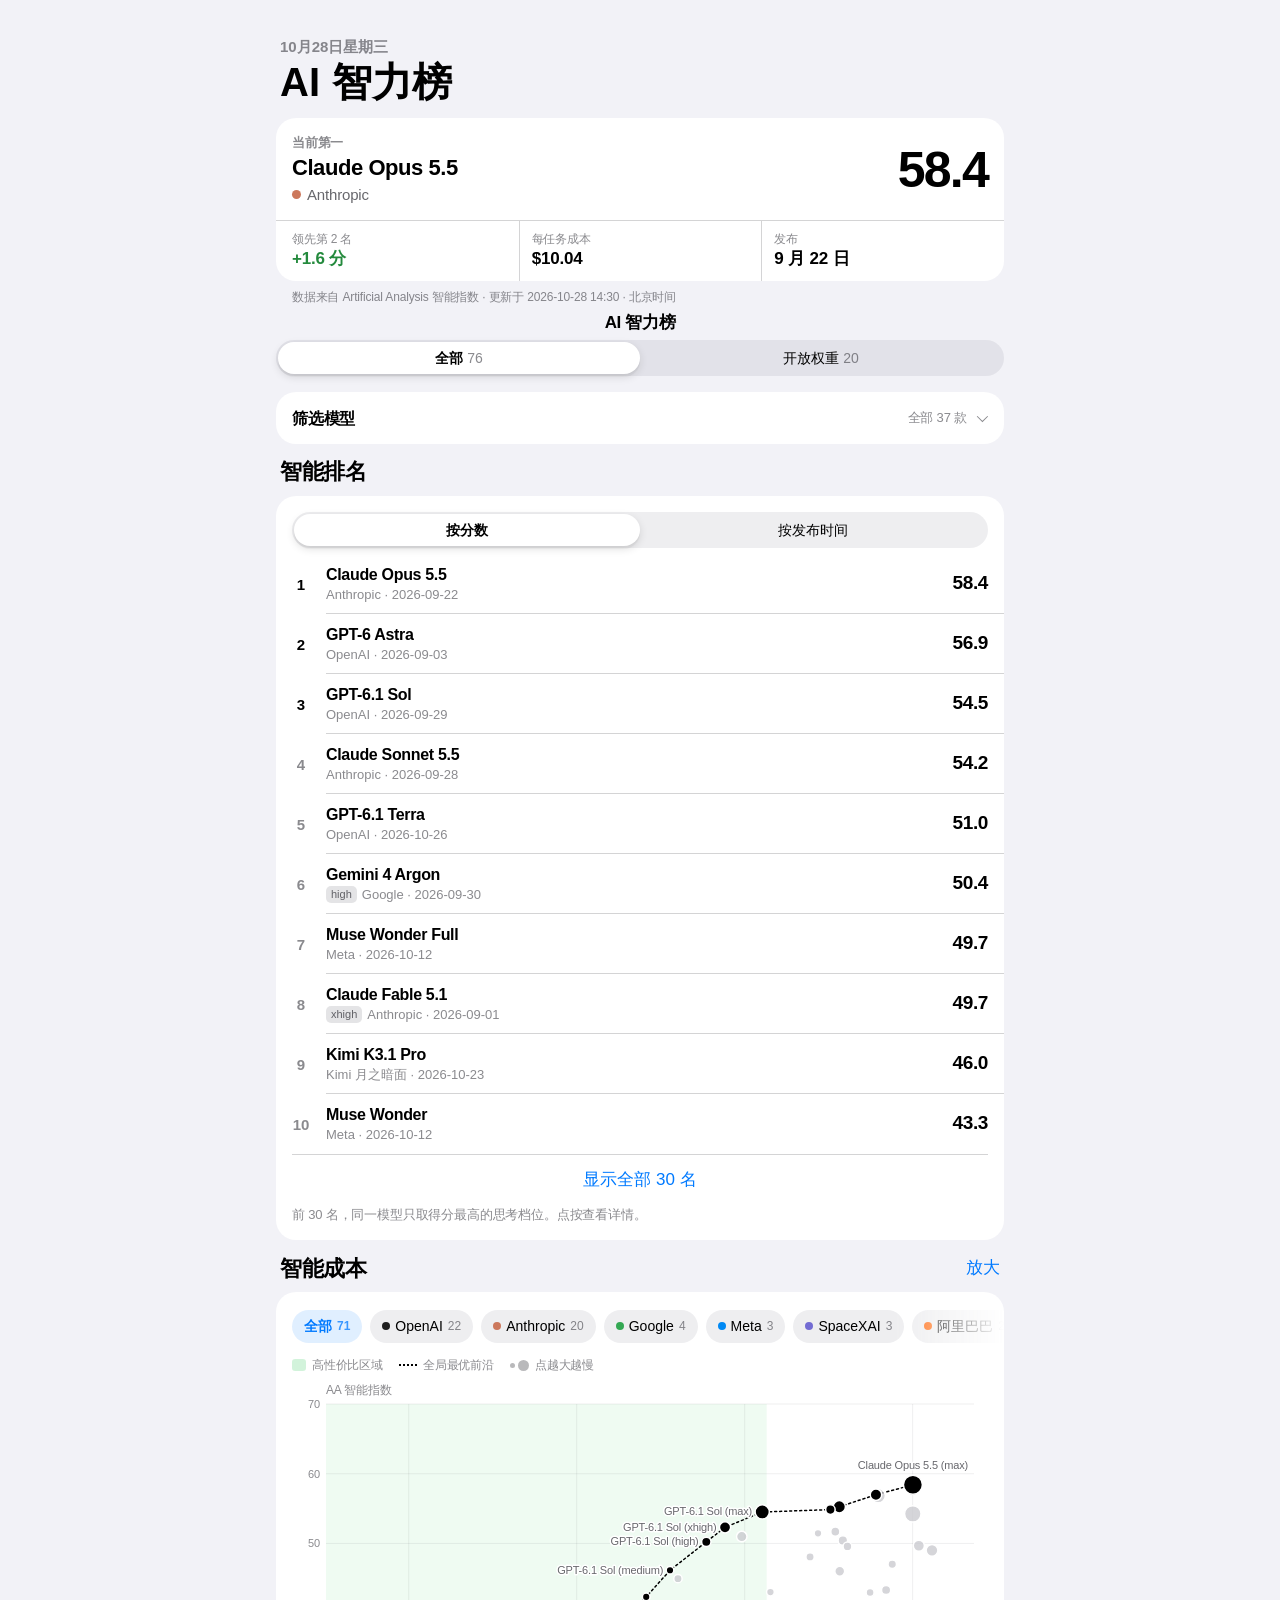
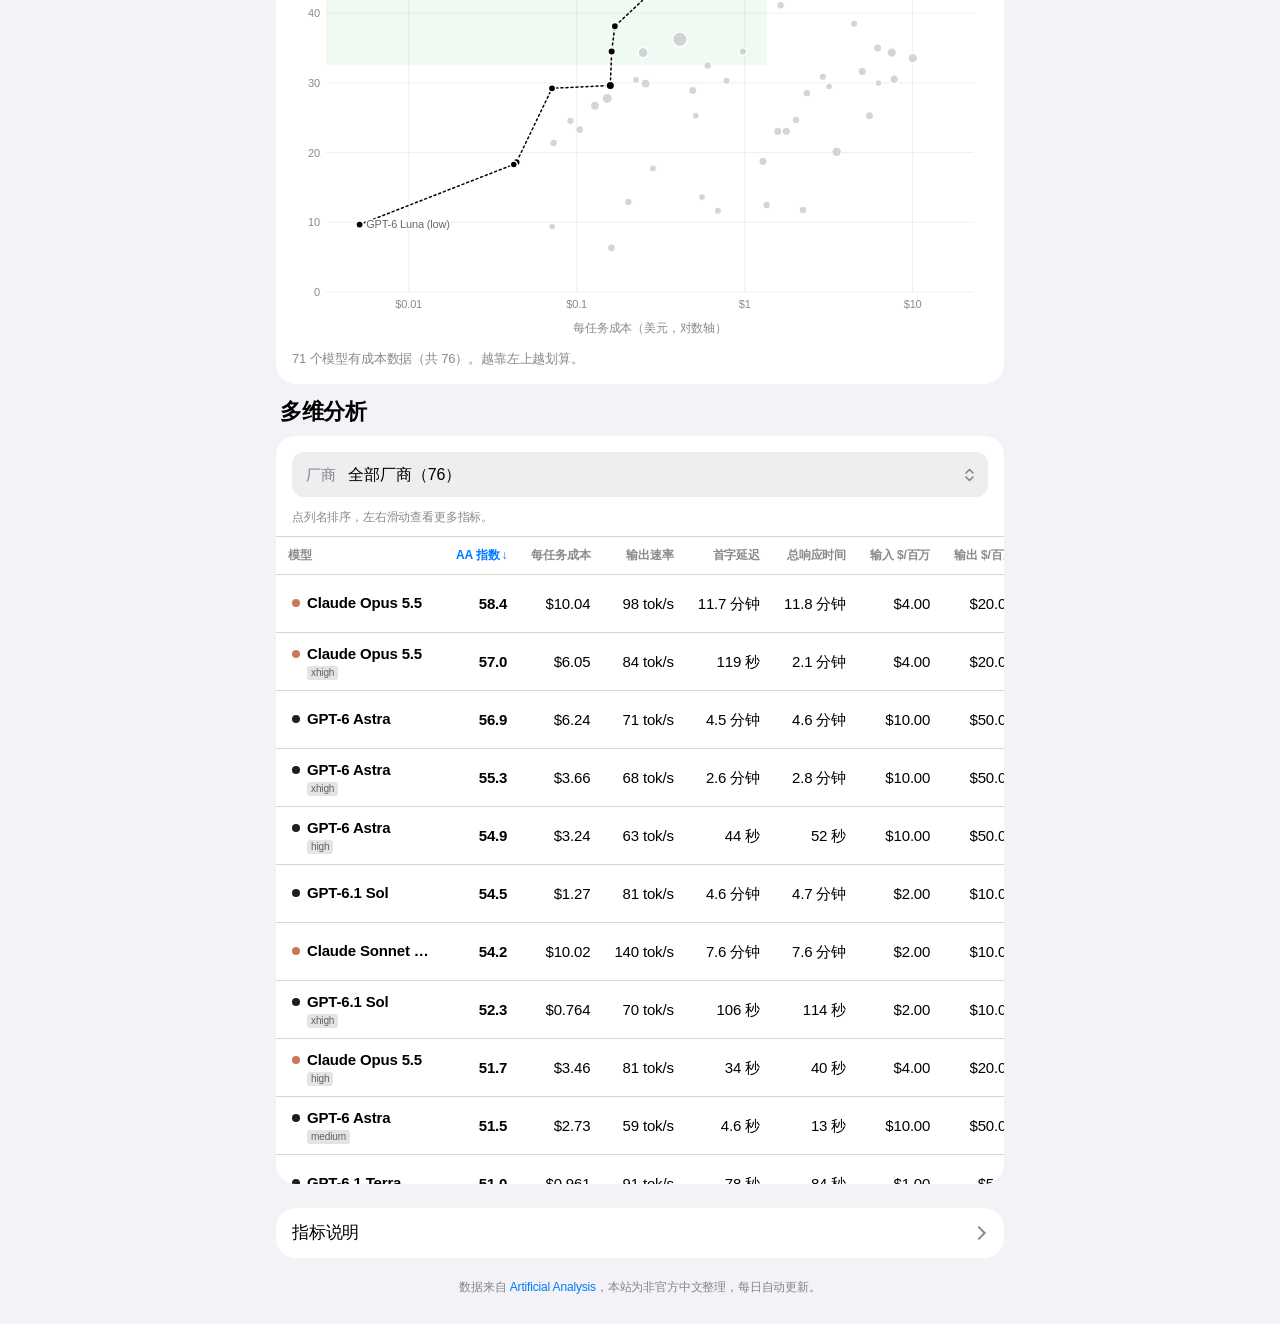
==== commit 54e33863: "feat: add persistent model selection and filter preferences" ====
--- a/design/native/index.html
+++ b/design/native/index.html
@@ -38,6 +38,27 @@
   </nav>
 
   <main>
+    <details id="model-filter" class="model-filter">
+      <summary>
+        <span>筛选模型</span>
+        <span id="model-filter-count" class="filter-count">全部模型</span>
+      </summary>
+      <div class="filter-body">
+        <label class="filter-search">
+          <span class="sr-only">搜索模型或厂商</span>
+          <input id="model-search" type="search" placeholder="搜索模型或厂商" autocomplete="off" spellcheck="false" aria-controls="model-options">
+        </label>
+        <div class="filter-actions">
+          <button id="models-select" class="link-btn" type="button">全选</button>
+          <button id="models-clear" class="link-btn" type="button">清空</button>
+          <button id="models-reset" class="link-btn" type="button">恢复全部</button>
+        </div>
+        <div id="model-options" class="model-options" role="group" aria-label="选择要显示的模型"></div>
+        <p id="model-filter-status" class="filter-status" role="status" aria-live="polite"></p>
+        <p id="model-filter-memory" class="hint">选择会自动保存在此浏览器，下次打开时恢复。同一模型的思考档位合并选择。</p>
+      </div>
+    </details>
+
     <section id="rank" class="card">
       <h2>智能排名</h2>
       <div class="seg" id="rank-mode" role="group" aria-label="排序方式">
@@ -57,7 +78,7 @@
       <div class="chips" id="cost-vendors" aria-label="按厂商筛选"></div>
       <div class="legend">
         <span><i class="lg-area"></i>高性价比区域</span>
-        <span><i class="lg-line"></i>全局最优前沿</span>
+        <span><i class="lg-line"></i><span id="cost-frontier-label">全局最优前沿</span></span>
         <span id="lg-vendor" hidden></span>
         <span class="lg-size"><i class="lg-dots"><em></em><em></em></i>点越大越慢</span>
       </div>
--- a/design/shared/base.css
+++ b/design/shared/base.css
@@ -21,6 +21,8 @@
 .h-row { display: flex; justify-content: space-between; align-items: center; gap: 12px; }
 .desc { color: var(--ink-2); font-size: 14px; margin: 0 0 14px; }
 .hint { color: var(--muted); font-size: 12px; margin: 6px 0 0; }
+.empty-state { margin: 0; padding: 24px var(--gutter); color: var(--muted); text-align: center; font-size: 14px; line-height: 1.6; }
+td.empty-state { position: static; max-width: none; border-left: 0; white-space: normal; cursor: default; }
 .count { color: var(--ink-2); font-variant-numeric: tabular-nums; font-family: var(--font-num); }
 .link-btn { color: var(--accent); font-weight: 600; padding: 4px 0; white-space: nowrap; }
 
--- a/design/native/style.css
+++ b/design/native/style.css
@@ -97,6 +97,35 @@
 }
 .scope-tabs button.on, .seg button.on { background: var(--seg-on); font-weight: 600; box-shadow: var(--seg-shadow); }
 .scope-tabs span { color: var(--muted); font-weight: 400; font-variant-numeric: tabular-nums; }
+
+/* ---------- 模型筛选：折叠入口、可搜索多选列表 ---------- */
+.sr-only { position: absolute; width: 1px; height: 1px; padding: 0; margin: -1px; overflow: hidden; clip-path: inset(50%); white-space: nowrap; border: 0; }
+.model-filter { margin-top: 8px; border-radius: var(--radius); background: var(--surface); }
+.model-filter > summary { display: flex; align-items: center; gap: 10px; min-height: 52px; padding: 12px var(--pad); list-style: none; cursor: pointer; font-size: 16px; font-weight: 600; }
+.model-filter > summary::-webkit-details-marker { display: none; }
+.model-filter > summary::after { content: ""; flex: none; width: 7px; height: 7px; margin-right: 3px; border: solid var(--muted); border-width: 0 1.8px 1.8px 0; transform: rotate(45deg) translateY(-2px); }
+.model-filter[open] > summary::after { transform: rotate(225deg) translate(-2px, -2px); }
+.filter-count { margin-left: auto; color: var(--muted); font-size: 13px; font-weight: 400; font-variant-numeric: tabular-nums; }
+.filter-body { padding: 0 var(--pad) 14px; }
+.filter-search { display: block; }
+.filter-search input { appearance: none; -webkit-appearance: none; width: 100%; min-height: 44px; padding: 10px 12px; border: 0; border-radius: var(--radius-s); background: var(--chip); color: var(--ink); font: inherit; font-size: 16px; }
+.filter-search input::placeholder { color: var(--muted); }
+.filter-actions { display: flex; flex-wrap: wrap; gap: 4px 18px; padding: 4px 0; }
+.filter-actions .link-btn { min-height: 44px; font-size: 14px; }
+#models-reset { margin-left: auto; }
+.filter-actions button:disabled { color: var(--muted); opacity: .6; cursor: default; }
+.model-options { max-height: 320px; overflow-y: auto; overscroll-behavior: contain; border-top: .5px solid var(--line); border-bottom: .5px solid var(--line); }
+.model-option { display: flex; align-items: center; gap: 12px; min-height: 60px; padding: 10px 0; cursor: pointer; border-bottom: .5px solid var(--line); }
+.model-option:last-child { border-bottom: 0; }
+.model-option input { flex: none; width: 21px; height: 21px; margin: 0; accent-color: var(--accent); cursor: pointer; }
+.model-option-name { flex: 1; min-width: 0; }
+.model-option-name b { display: block; overflow-wrap: anywhere; font-size: 15px; font-weight: 600; line-height: 1.3; }
+.model-option-name small { display: block; margin-top: 3px; color: var(--muted); font-size: 12px; }
+.model-option-name i { display: inline-block; width: 7px; height: 7px; margin-right: 5px; border-radius: 50%; }
+.model-option-score { color: var(--ink-2); font: 600 15px var(--font-num); font-variant-numeric: tabular-nums; }
+.filter-status { margin: 10px 0 0; color: var(--ink-2); font-size: 12px; }
+.filter-body .hint { font-size: 12px; line-height: 1.5; }
+.model-filter summary:focus-visible, .filter-search input:focus-visible, .model-option input:focus-visible, .filter-actions button:focus-visible { outline: 2px solid var(--accent); outline-offset: 3px; }
 
 /* ---------- 分组卡片：标题放在卡片外面作区头 ---------- */
 main { padding: 0 var(--gutter); }
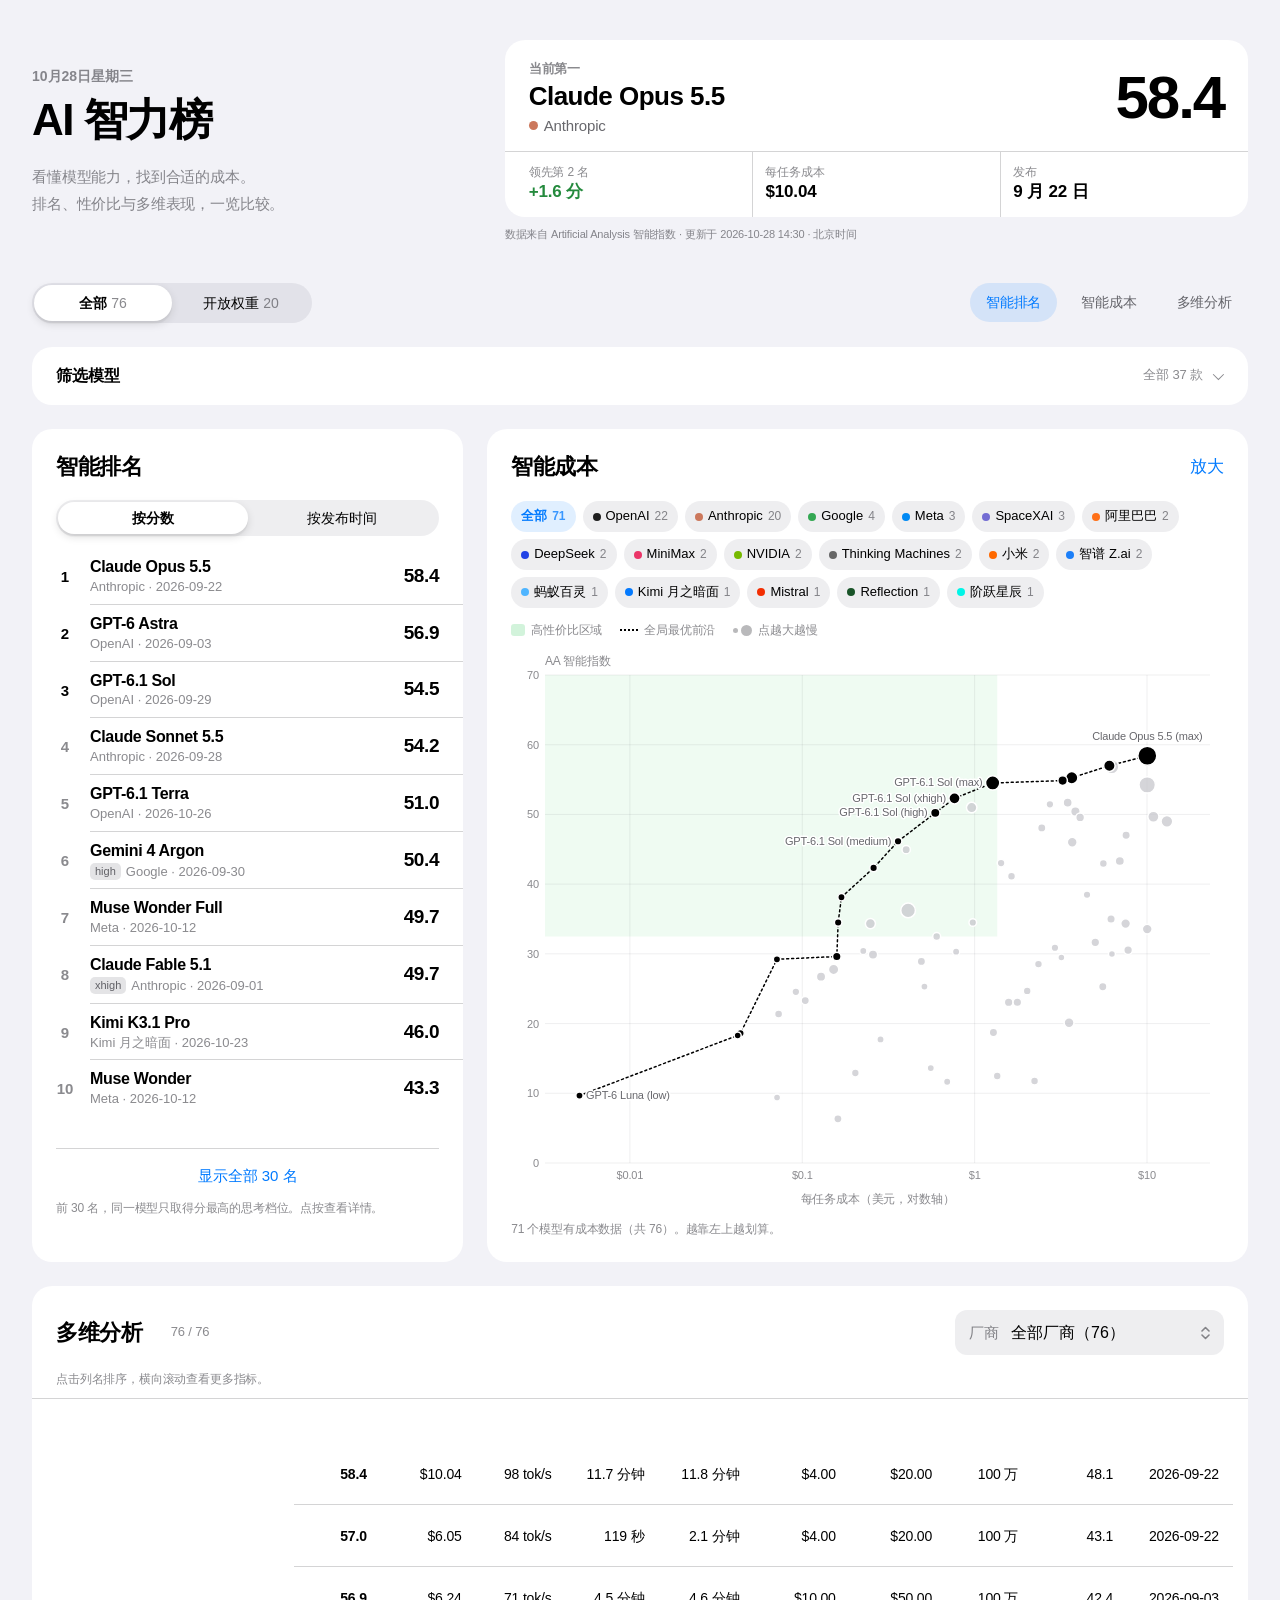
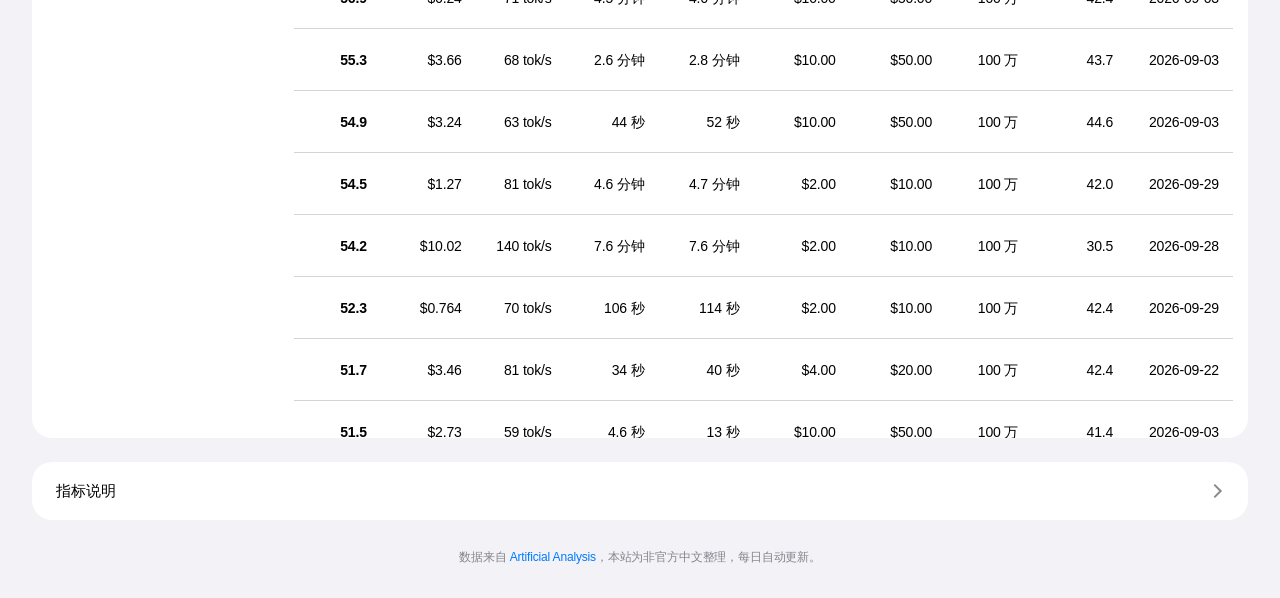
==== commit b664c35b: "feat: add responsive desktop layout and keyboard interactions" ====
--- a/design/native/index.html
+++ b/design/native/index.html
@@ -17,15 +17,18 @@
   <link rel="stylesheet" href="style.css">
 </head>
 <body>
-  <header class="large-title wrap">
-    <p class="lt-date" id="sync-date">&nbsp;</p>
-    <h1>AI 智力榜</h1>
-  </header>
+  <div class="overview wrap">
+    <header class="large-title wrap">
+      <p class="lt-date" id="sync-date">&nbsp;</p>
+      <h1>AI 智力榜</h1>
+      <p class="desktop-intro">看懂模型能力，找到合适的成本。<br>排名、性价比与多维表现，一览比较。</p>
+    </header>
 
-  <section class="wrap hero-group" aria-label="榜首">
-    <div id="leader" class="group" role="button" tabindex="0" aria-label="查看榜首模型详情"></div>
-    <p class="footnote">数据来自 Artificial Analysis 智能指数 · <span class="nw">更新于 <span id="sync-time">—</span></span></p>
-  </section>
+    <section class="wrap hero-group" aria-label="榜首">
+      <div id="leader" class="group" role="button" tabindex="0" aria-label="查看榜首模型详情"></div>
+      <p class="footnote">数据来自 Artificial Analysis 智能指数 · <span class="nw">更新于 <span id="sync-time">—</span></span></p>
+    </section>
+  </div>
 
   <nav class="sticky" aria-label="筛选">
     <div class="sticky-in">
@@ -33,6 +36,11 @@
       <div class="scope-tabs" role="tablist" aria-label="模型范围">
         <button role="tab" data-scope="all" class="on" aria-selected="true">全部 <span id="cnt-all"></span></button>
         <button role="tab" data-scope="open" aria-selected="false">开放权重 <span id="cnt-open"></span></button>
+      </div>
+      <div class="section-nav" aria-label="页面分区">
+        <a href="#rank" class="on" aria-current="location">智能排名</a>
+        <a href="#cost">智能成本</a>
+        <a href="#table">多维分析</a>
       </div>
     </div>
   </nav>
@@ -95,8 +103,8 @@
         <span>厂商</span>
         <select id="table-vendor"></select>
       </label>
-      <div class="table-wrap"><table id="grid"></table></div>
-      <p class="desc">点列名排序，左右滑动查看更多指标。</p>
+      <div class="table-wrap" tabindex="0" role="region" aria-label="模型多维指标，可横向滚动"><table id="grid"></table></div>
+      <p class="desc">点击列名排序，横向滚动查看更多指标。</p>
     </section>
 
     <section class="card about">
@@ -137,7 +145,7 @@
 
   <div id="zoom" class="zoom" hidden role="dialog" aria-modal="true" aria-label="智能成本 · 放大">
     <div class="zoom-bar">
-      <span class="zoom-t"><b>智能成本</b><small class="zoom-hint">左右滑动 · 横屏更清楚</small></span>
+      <span class="zoom-t"><b>智能成本</b><small class="zoom-hint"><span class="mobile-zoom-hint">左右滑动 · 横屏更清楚</span><span class="desktop-zoom-hint">悬停查看指标 · 点击模型查看详情 · Esc 关闭</span></small></span>
       <button class="link-btn" id="zoom-close" type="button">完成</button>
     </div>
     <div class="zoom-scroll"><div id="zoom-chart"></div></div>
--- a/design/shared/base.css
+++ b/design/shared/base.css
@@ -94,6 +94,9 @@
 th .arr { color: var(--muted); margin-left: 2px; font-weight: 400; }
 th.on { color: var(--accent); background: var(--th-on); }
 th.on .arr { color: var(--accent); }
+th button { width: 100%; text-align: inherit; white-space: nowrap; }
+.model-detail { display: block; width: 100%; text-align: left; }
+button:focus-visible, a:focus-visible, .table-wrap:focus-visible { outline: 2px solid var(--accent); outline-offset: 2px; }
 th:first-child, td:first-child { position: sticky; left: 0; text-align: left; z-index: 1; }
 th:first-child { z-index: 3; }
 td:first-child { background: var(--surface); white-space: normal; min-width: 132px; max-width: 150px; border-left: 4px solid var(--c, var(--ink)); font-family: var(--font); }
--- a/design/native/style.css
+++ b/design/native/style.css
@@ -46,6 +46,7 @@
 .large-title { padding: calc(14px + env(safe-area-inset-top)) calc(var(--gutter) + 4px) 6px; }
 .lt-date { margin: 0; font-size: 15px; font-weight: 600; color: var(--muted); letter-spacing: 0; }
 .large-title h1 { margin: 0; font: 700 34px/1.2 var(--font-num); letter-spacing: .005em; }
+.desktop-intro, .section-nav, .desktop-zoom-hint { display: none; }
 
 /* ---------- 榜首卡片 ---------- */
 .hero-group { padding: 6px var(--gutter) 0; }
@@ -296,6 +297,94 @@
   .large-title { padding-top: 36px; }
   .large-title h1 { font-size: 40px; }
 }
+
+/* ---------- PC：宽屏概览、双栏图表与完整分析表 ---------- */
+@media (min-width: 1024px) {
+  :root { --maxw: 1440px; --gutter: 32px; --pad: 24px; }
+  body { font-size: 16px; }
+  .overview { display: grid; grid-template-columns: minmax(260px, .8fr) minmax(0, 1.4fr); align-items: center; gap: 48px; padding: 40px var(--gutter) 24px; }
+  .large-title, .hero-group { width: 100%; padding: 0; min-width: 0; }
+  .lt-date { margin-bottom: 8px; font-size: 14px; }
+  .large-title h1 { font-size: 44px; letter-spacing: -.035em; }
+  .desktop-intro { display: block; margin: 16px 0 0; color: var(--muted); font-size: 15px; line-height: 1.8; }
+  #leader { padding-top: 20px; }
+  .ld-name { font-size: 26px; }
+  .ld-score { font-size: 60px; }
+  .ld-m { padding-top: 12px; padding-bottom: 14px; }
+  .footnote { margin: 10px 0 0; font-size: 11px; }
+
+  .sticky-in { display: flex; align-items: center; gap: 24px; min-height: 72px; padding: 12px var(--gutter); }
+  .nav-title { display: none; width: auto; text-align: left; white-space: nowrap; }
+  body.stuck .nav-title { display: block; }
+  .scope-tabs { flex: none; width: 280px; }
+  .scope-tabs button { padding: 9px 12px; }
+  .section-nav { display: flex; justify-content: flex-end; gap: 8px; margin-left: auto; padding: 0; }
+  .section-nav a { padding: 9px 16px; border-radius: 999px; color: var(--ink-2); font-size: 14px; font-weight: 500; }
+  .section-nav a.on { background: var(--accent-tint); color: var(--accent); }
+  section[id] { scroll-margin-top: 96px; }
+
+  main { display: grid; grid-template-columns: minmax(340px, .85fr) minmax(0, 1.5fr); gap: 24px; align-items: start; padding-top: 8px; }
+  main > * { min-width: 0; }
+  .model-filter, #table, .about { grid-column: 1 / -1; }
+  .model-filter { margin: 0; }
+  .model-filter > summary { min-height: 58px; padding-left: var(--pad); padding-right: var(--pad); }
+  .filter-body { display: grid; grid-template-columns: minmax(240px, 1fr) auto; gap: 12px 24px; padding-bottom: 20px; }
+  .filter-actions { align-items: center; gap: 24px; padding: 0; }
+  .model-options, .filter-status, .filter-body .hint { grid-column: 1 / -1; }
+  .model-options { display: grid; grid-template-columns: repeat(3, minmax(0, 1fr)); column-gap: 28px; max-height: 360px; scrollbar-gutter: stable; }
+  .model-option { padding-right: 8px; }
+  .filter-status, .filter-body .hint { margin: 0; }
+
+  .card { margin-top: 0; }
+  .card > h2, .card > .h-row { position: static; margin: 0 0 20px; }
+  h2 { font-size: 22px; }
+  #rank, #cost { align-self: stretch; }
+  #rank .seg { margin-bottom: 12px; }
+  .rank-chart { flex: 1; max-height: 600px; overflow-y: auto; overscroll-behavior: contain; scrollbar-width: thin; }
+  .rank-row { min-height: 56px; padding-left: 18px; }
+  .rank-row::after { left: 58px; }
+  .more-btn { font-size: 15px; padding-top: 16px; }
+  .card .desc { font-size: 12px; }
+  .chips { flex-wrap: wrap; overflow: visible; margin: 0 0 14px; padding: 0; -webkit-mask-image: none; mask-image: none; gap: 7px; }
+  .chip { padding: 6px 10px; font-size: 13px; }
+  .legend { gap: 8px 18px; margin-bottom: 10px; }
+  #cost .desc { margin-top: auto; padding-top: 12px; }
+  #cost-chart { margin: auto 0; }
+
+  #table { display: grid; grid-template-columns: minmax(0, 1fr) auto; gap: 0 24px; }
+  #table > .h-row { align-self: center; margin: 0 0 16px; }
+  #table .count { display: inline; margin-left: 16px; margin-right: auto; font-size: 13px; color: var(--muted); }
+  #table .select { min-width: 260px; margin-bottom: 16px; }
+  #table .desc, .table-wrap { grid-column: 1 / -1; }
+  #table .desc { order: 0; }
+  .table-wrap { max-height: 640px; scrollbar-gutter: stable; }
+  th { padding: 13px 14px; }
+  td { padding: 12px 14px; font-size: 14px; }
+  th:first-child, td:first-child { min-width: 220px; max-width: 260px; }
+  tbody td { height: 62px; }
+  td:first-child b { font-size: 14px; }
+  .about { padding: 0; }
+  .about summary { min-height: 58px; font-size: 15px; }
+  .about dl { columns: 2; column-gap: 48px; padding-top: 8px; padding-bottom: 16px; font-size: 14px; }
+  .about dt { break-after: avoid; }
+  .about dd { break-inside: avoid; }
+  footer { padding-top: 28px; padding-bottom: 32px; }
+
+  .sheet { display: grid; place-items: center; padding: 32px; }
+  .sheet-panel { position: relative; inset: auto; width: 680px; max-width: 100%; max-height: calc(100dvh - 64px); margin: 0; padding: 28px 28px 24px; border-radius: 24px; box-shadow: var(--shadow); animation: desktop-sheet-in .2s ease-out; }
+  .sheet.out .sheet-panel { animation: desktop-sheet-out .2s ease-in forwards; }
+  .sheet-bar::before { top: -28px; left: -28px; right: -28px; }
+  .sheet-bar::after { display: none; }
+  .sheet-close { top: -12px; right: -12px; width: 36px; height: 36px; }
+  .d-title { font-size: 30px; }
+  .zoom-scroll { width: 100%; max-width: 1440px; min-height: 0; margin: 0 auto; padding: 24px var(--gutter); }
+  .zoom-bar { min-height: 72px; padding: 12px var(--gutter); }
+  #zoom-close { bottom: 22px; }
+  .mobile-zoom-hint { display: none; }
+  .desktop-zoom-hint { display: inline; }
+}
+@keyframes desktop-sheet-in { from { opacity: 0; transform: translateY(12px) scale(.98); } }
+@keyframes desktop-sheet-out { to { opacity: 0; transform: translateY(8px) scale(.98); } }
 @media (prefers-reduced-motion: reduce) {
   .sticky::before, .sheet-bar::before, .nav-title, #leader, .rank-row, .chip { transition: none; }
 }
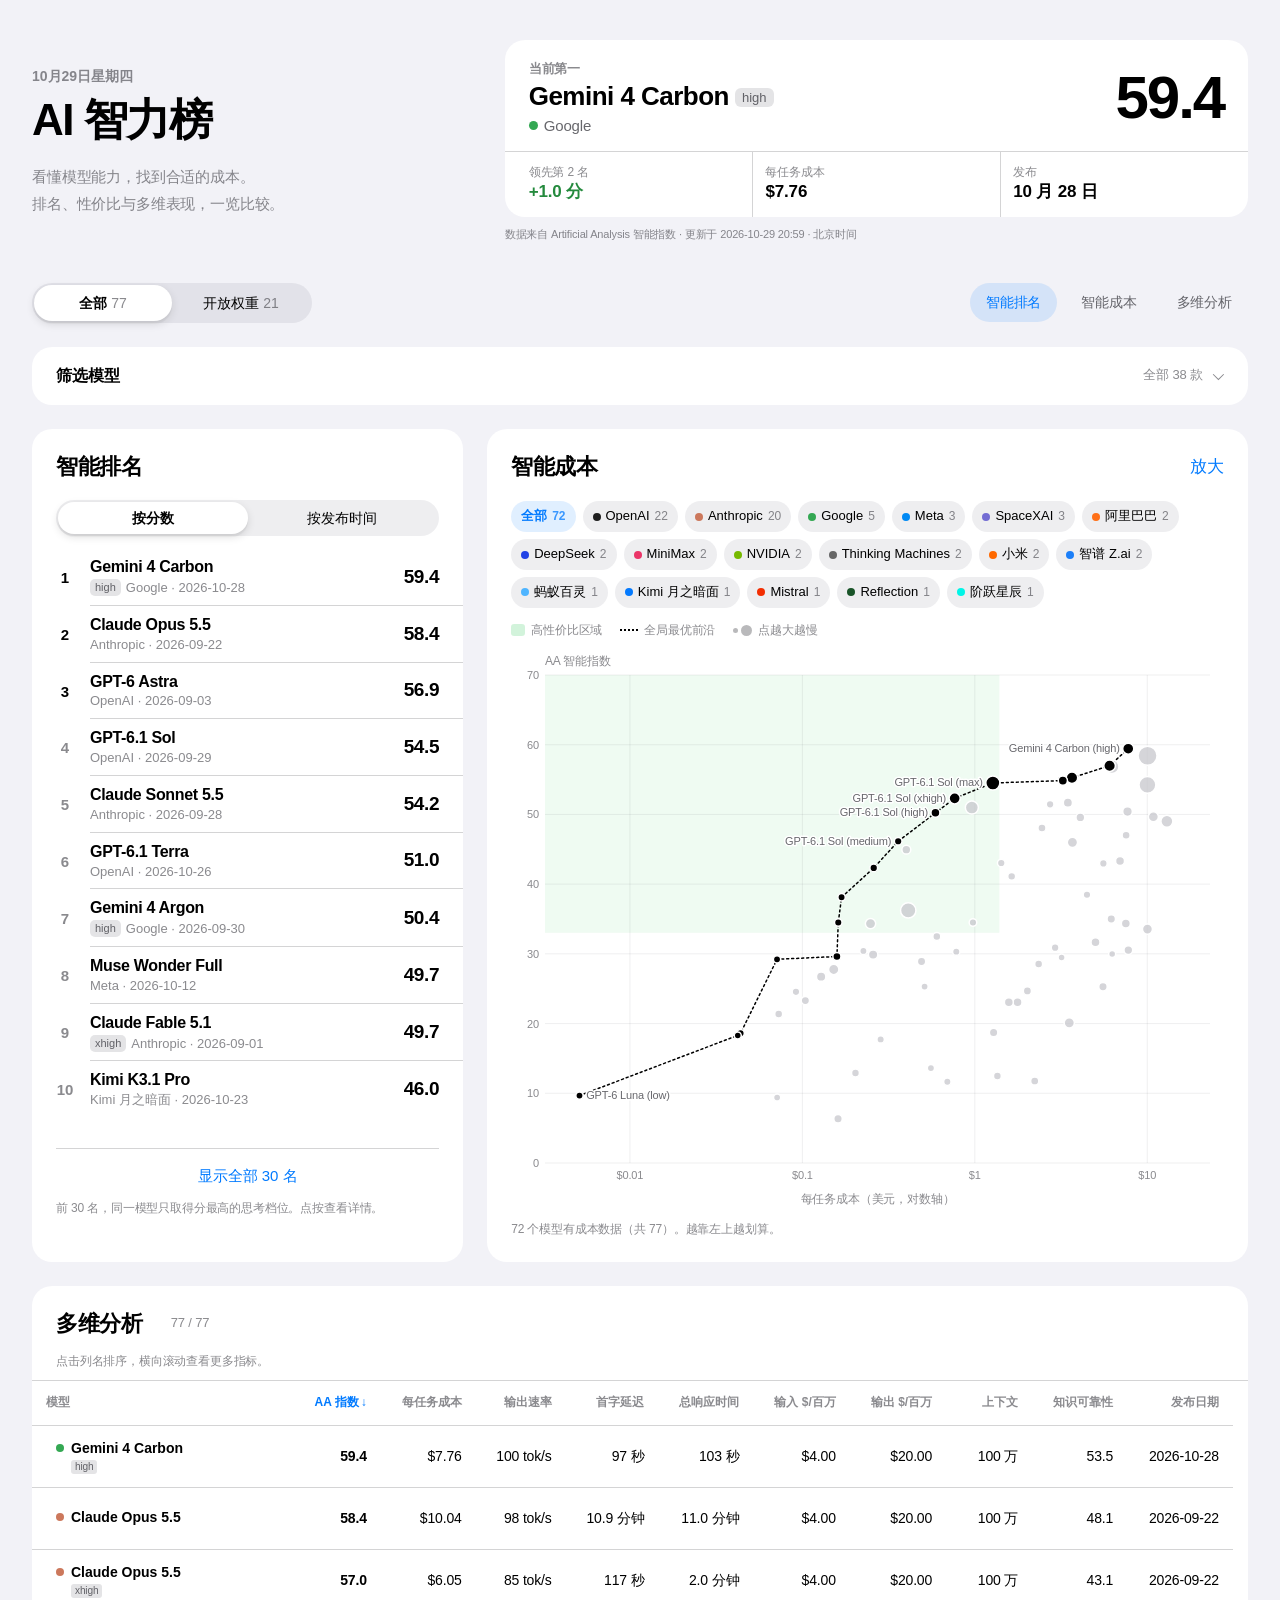
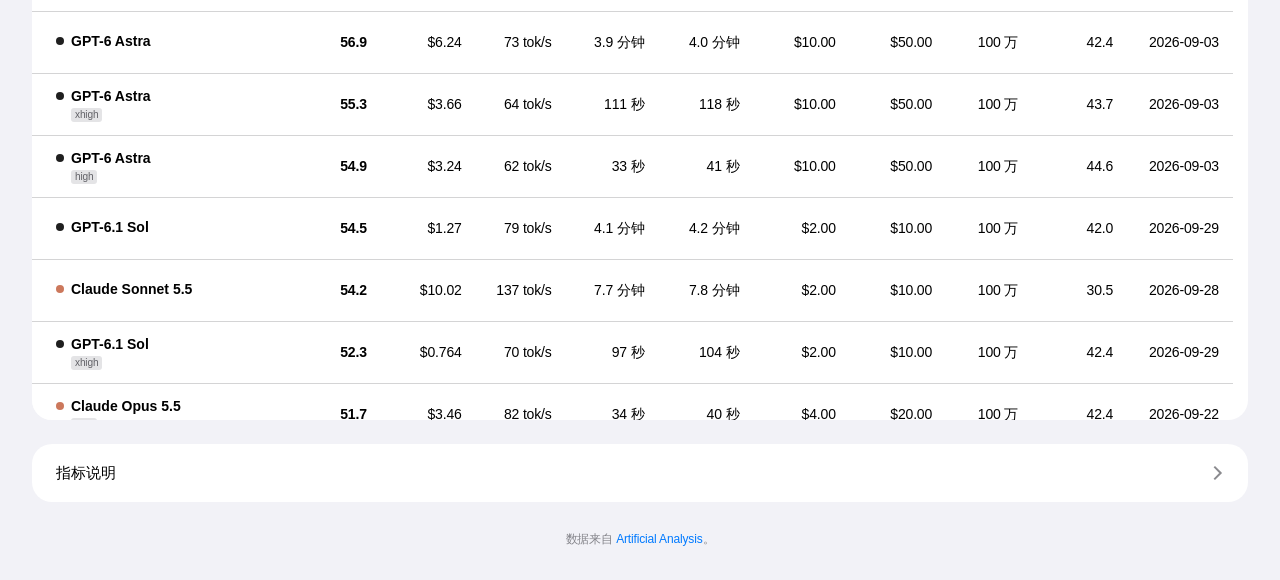
==== commit da6b643e: "feat: deploy responsive web and mini program" ====
--- a/design/native/index.html
+++ b/design/native/index.html
@@ -11,8 +11,9 @@
   <meta name="mobile-web-app-capable" content="yes">
   <meta name="apple-mobile-web-app-title" content="AI 智力榜">
   <meta name="apple-mobile-web-app-status-bar-style" content="default">
-  <link rel="icon" href="data:image/svg+xml,%3Csvg xmlns='http://www.w3.org/2000/svg' viewBox='0 0 32 32'%3E%3Crect width='32' height='32' rx='8' fill='%23007aff'/%3E%3Cpath d='M8 23V15M14 23V9M20 23V12M26 23V6' stroke='%23fff' stroke-width='3' stroke-linecap='round'/%3E%3C/svg%3E">
-  <link rel="apple-touch-icon" href="apple-touch-icon.png">
+  <link rel="icon" href="favicon.ico?v=20261029" sizes="any">
+  <link rel="icon" href="favicon.svg?v=20261029" type="image/svg+xml">
+  <link rel="apple-touch-icon" href="apple-touch-icon.png?v=20261029" sizes="180x180">
   <link rel="stylesheet" href="../shared/base.css">
   <link rel="stylesheet" href="style.css">
 </head>
@@ -99,10 +100,6 @@
         <h2>多维分析</h2>
         <span class="count" id="table-count"></span>
       </div>
-      <label class="select">
-        <span>厂商</span>
-        <select id="table-vendor"></select>
-      </label>
       <div class="table-wrap" tabindex="0" role="region" aria-label="模型多维指标，可横向滚动"><table id="grid"></table></div>
       <p class="desc">点击列名排序，横向滚动查看更多指标。</p>
     </section>
@@ -126,7 +123,7 @@
   </main>
 
   <footer>
-    数据来自 <a href="https://artificialanalysis.ai/" target="_blank" rel="noopener">Artificial Analysis</a>，本站为非官方中文整理，每日自动更新。
+    数据来自 <a href="https://artificialanalysis.ai/" target="_blank" rel="noopener">Artificial Analysis</a>。
   </footer>
 
   <div id="tip" class="tip" hidden></div>
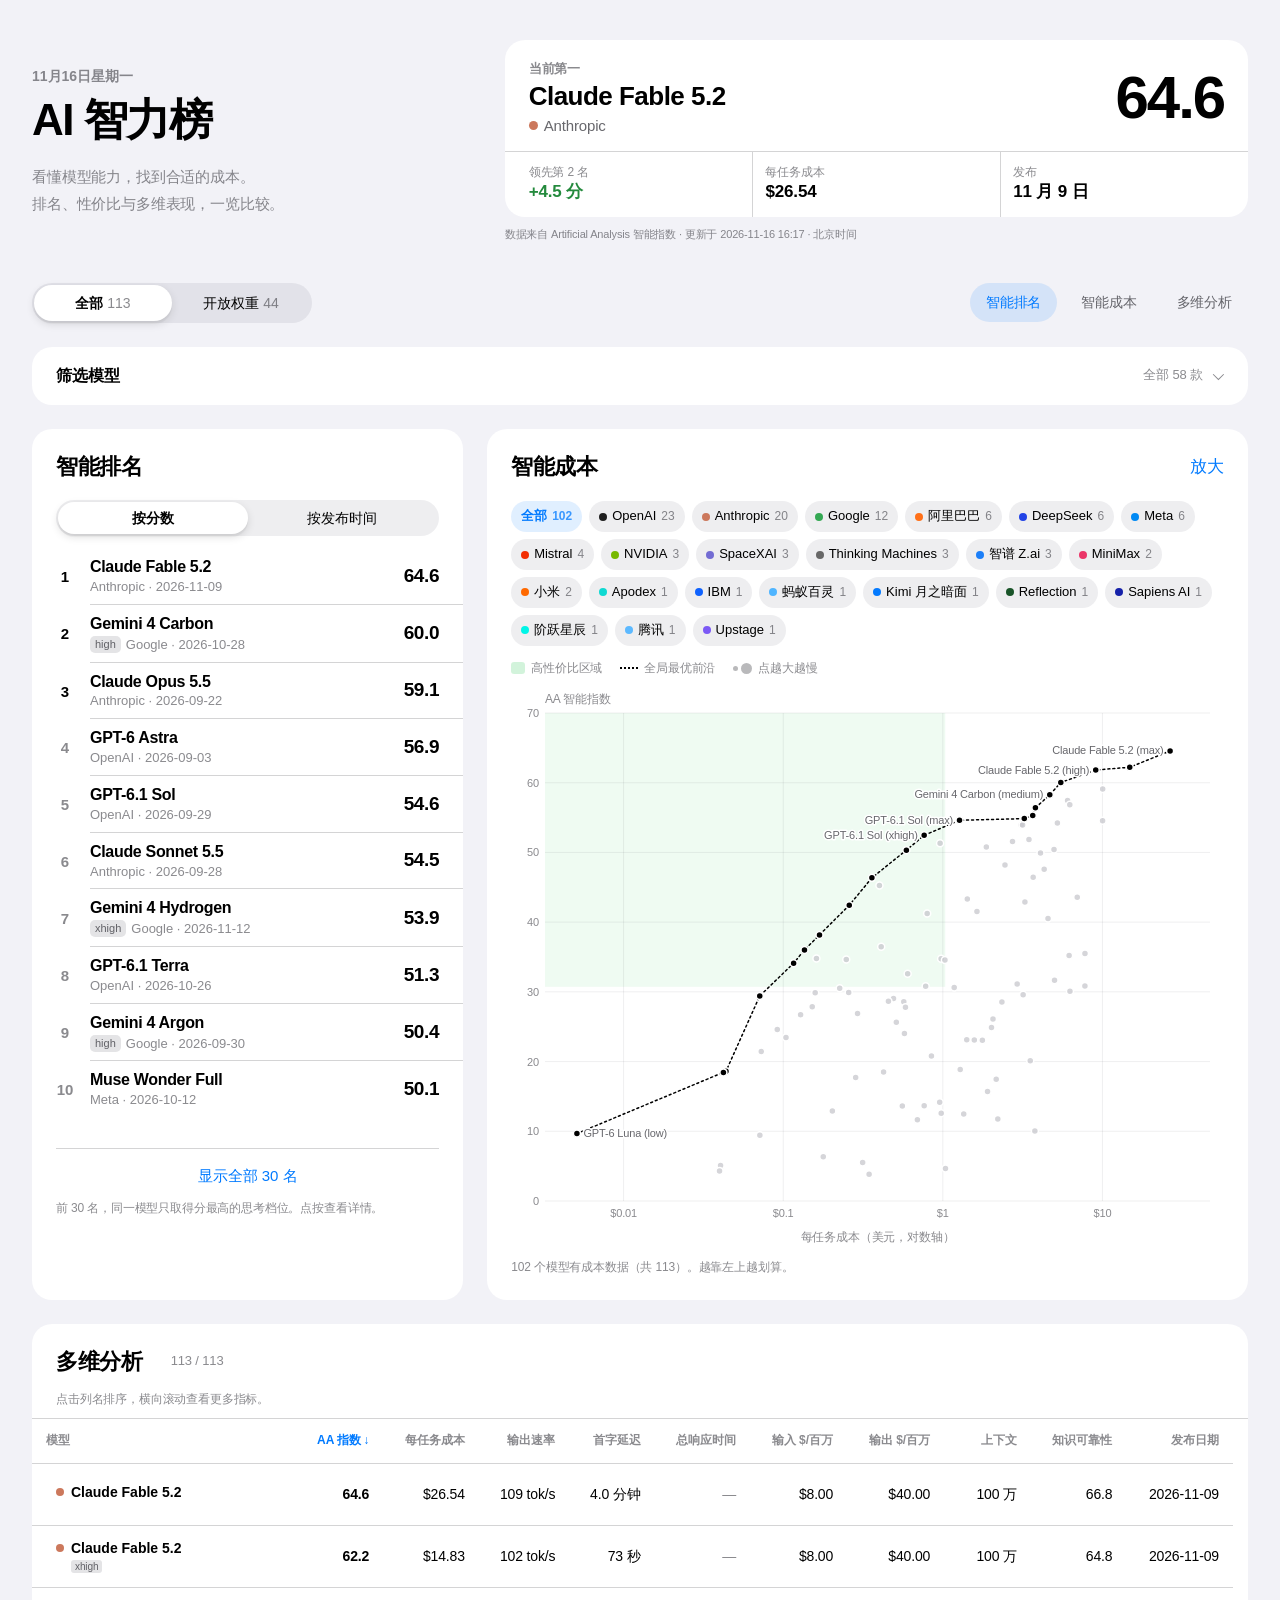
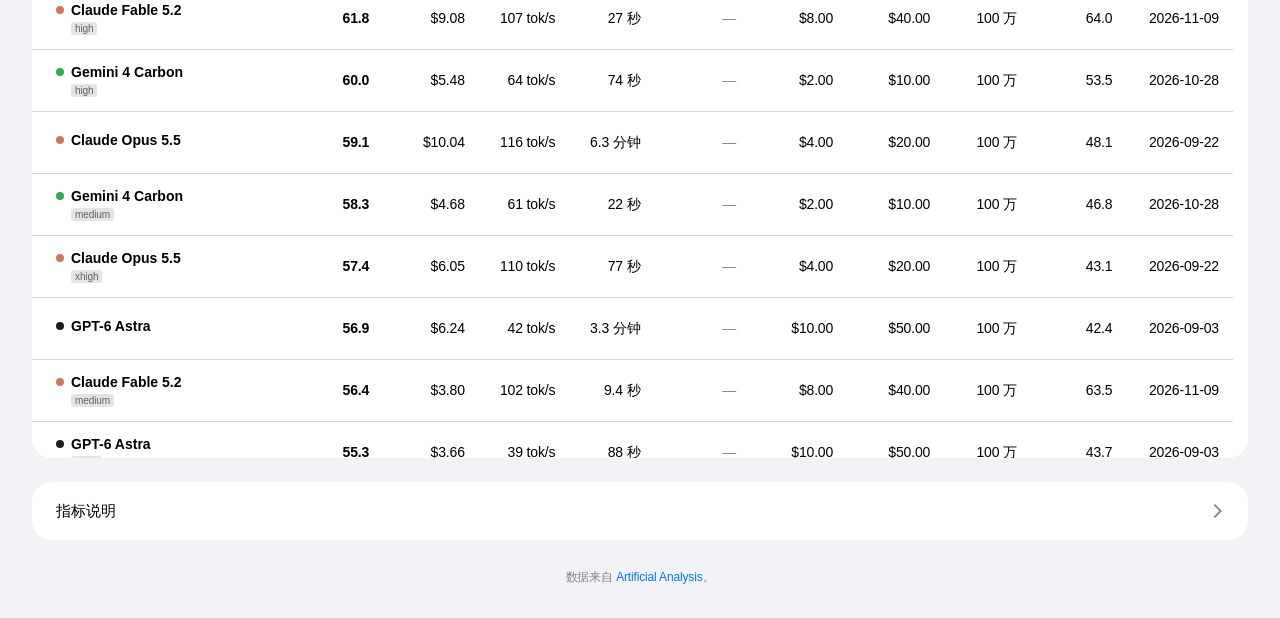
==== commit 20d97e9b: "fix: restore upstream data updates and prevent stale mini program refreshes" ====
--- a/design/native/index.html
+++ b/design/native/index.html
@@ -113,7 +113,7 @@
           <dt>每任务成本</dt><dd>跑完整套智能指数评测时，平均每道题花费的 API 费用（美元）。它同时反映了单价和模型“想得多不多”。</dd>
           <dt>高性价比区域</dt><dd>每任务成本低于中位数、智能指数高于中位数的区域。</dd>
           <dt>全局最优前沿</dt><dd>帕累托前沿：在同等或更低成本下，没有别的模型比它更聪明。</dd>
-          <dt>输出速度</dt><dd>开始输出后每秒生成的 token 数（中位数）。</dd>
+          <dt>输出速度</dt><dd>开始输出后每秒生成的 token 数，按 AA 当前性能统计口径展示。</dd>
           <dt>首字延迟</dt><dd>从发出请求到收到第一个 token 的时间。推理模型会先“思考”，所以通常更长。</dd>
           <dt>总响应时间</dt><dd>一次典型请求从发出到完整返回的时间。散点图里点越大，总响应时间越长。</dd>
           <dt>知识可靠性</dt><dd>AA-Omniscience 指数：答对加分、答错扣分、承认不知道不扣分，衡量模型会不会“一本正经地胡说”。</dd>
